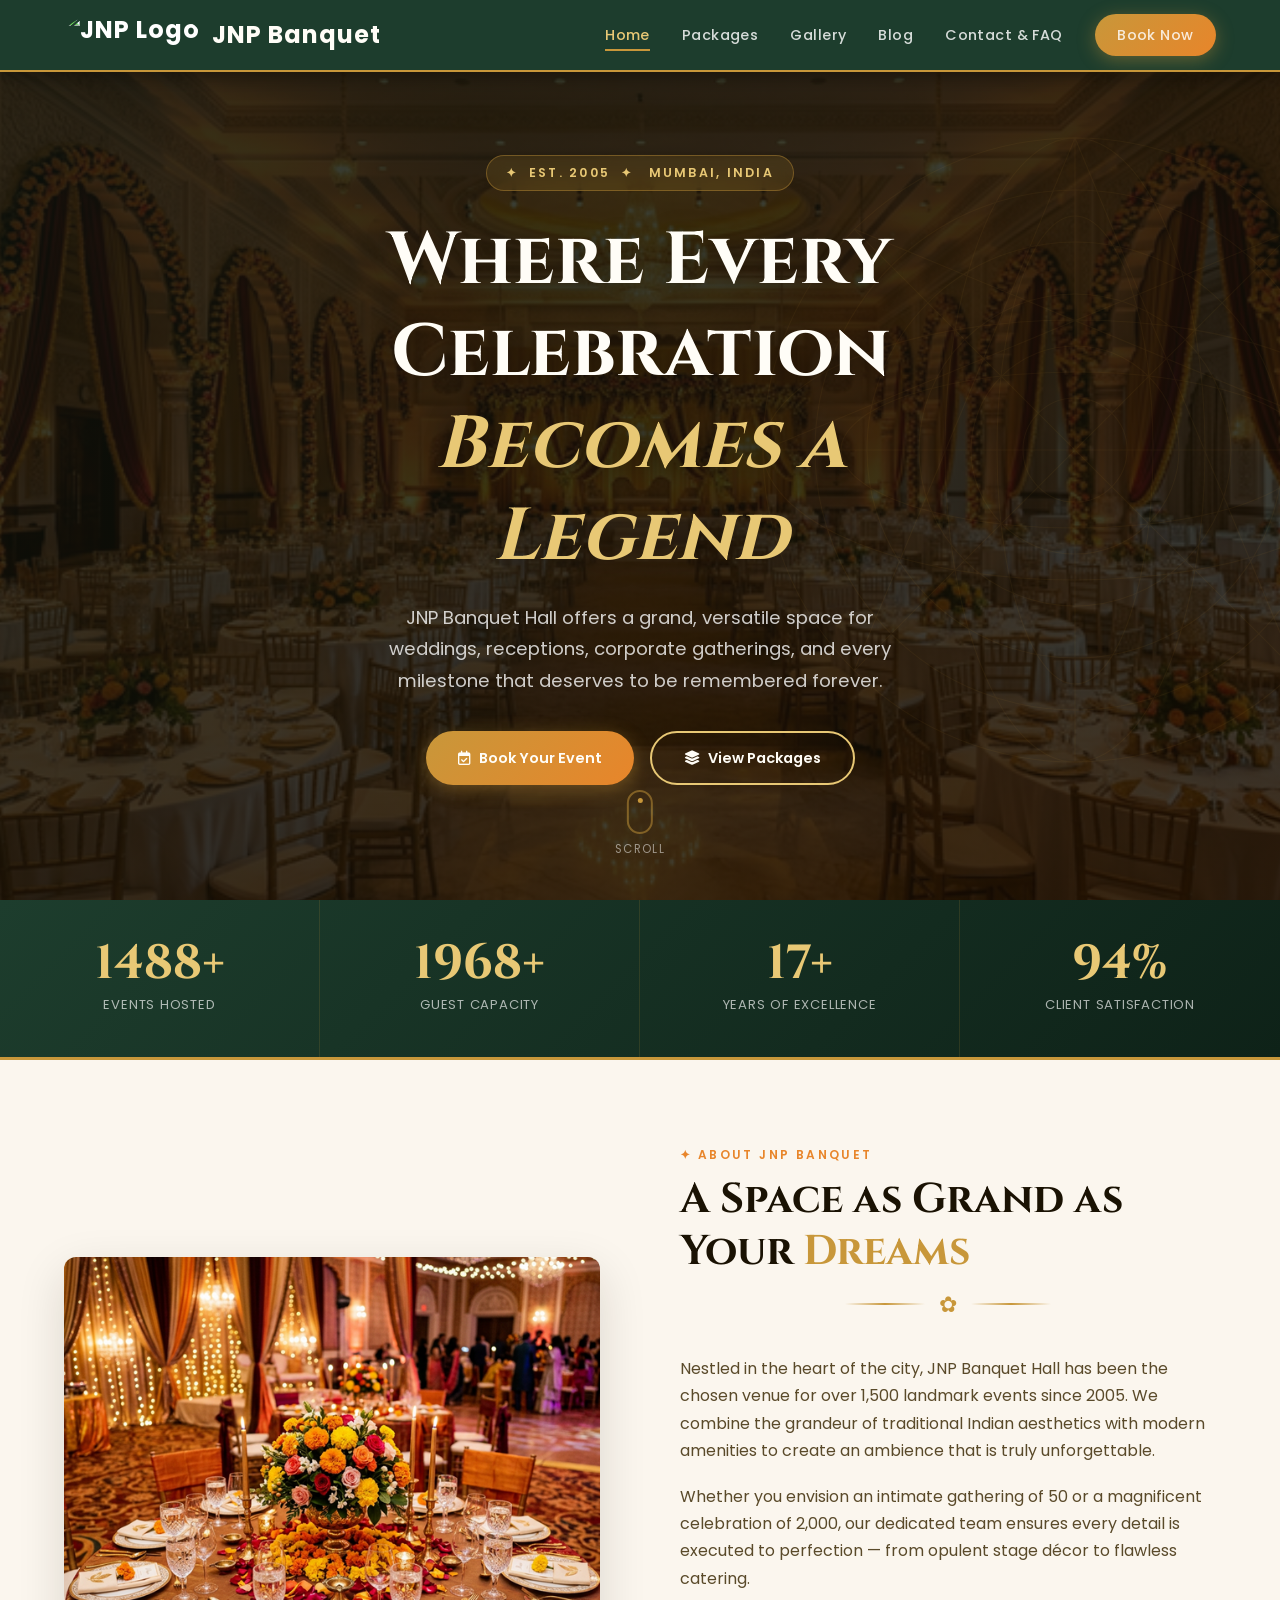
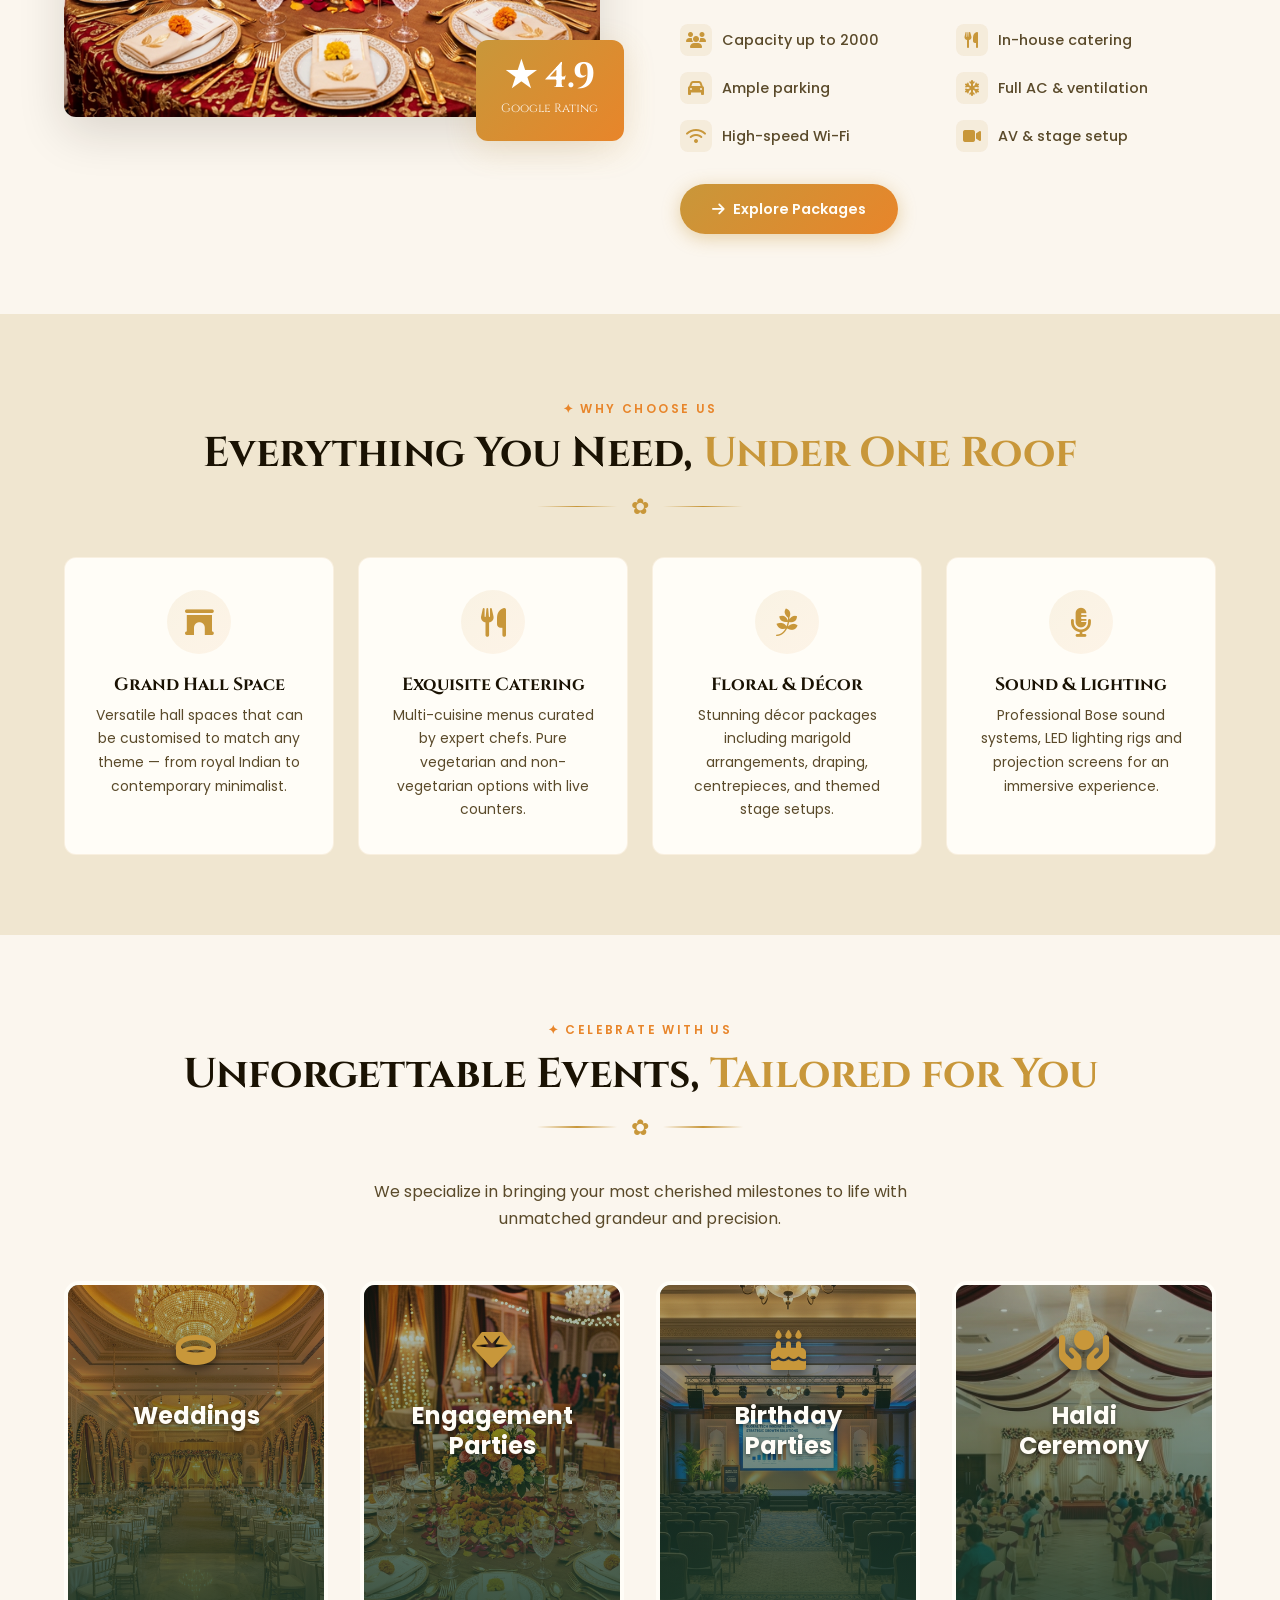
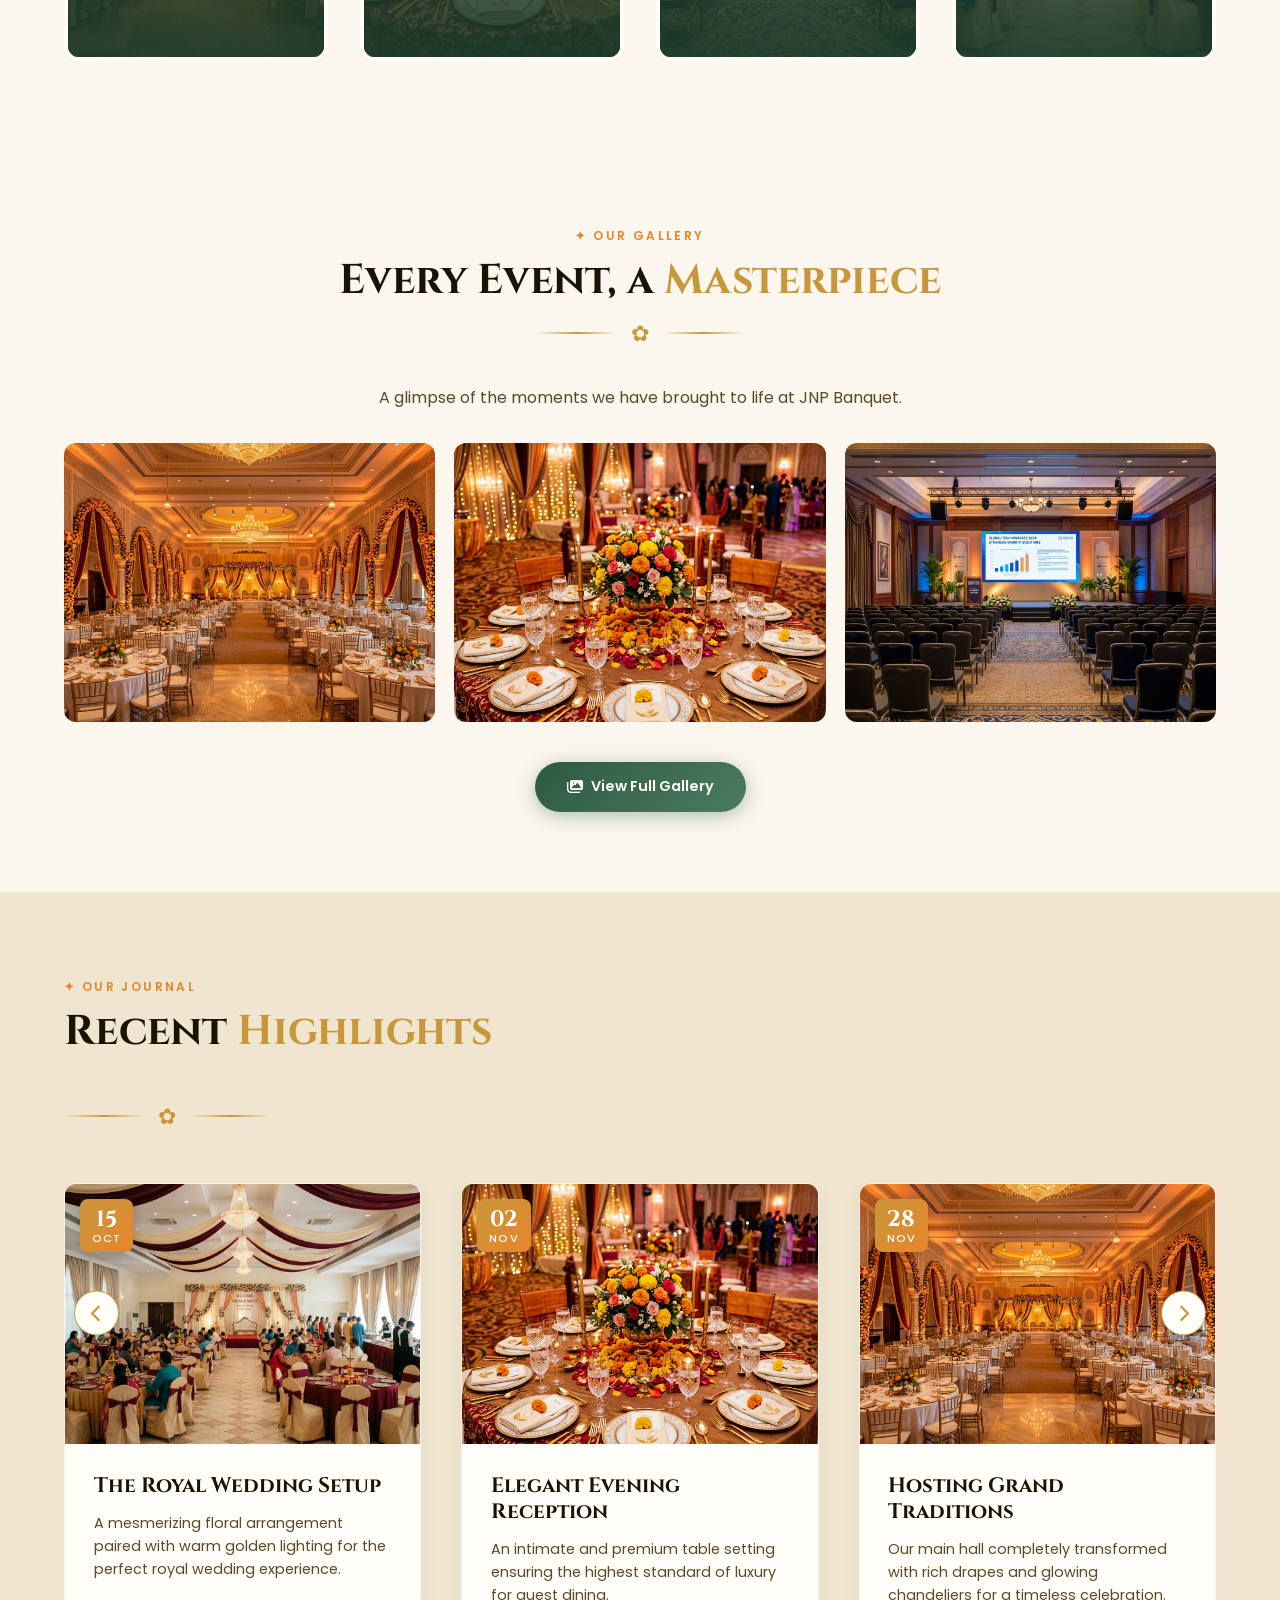
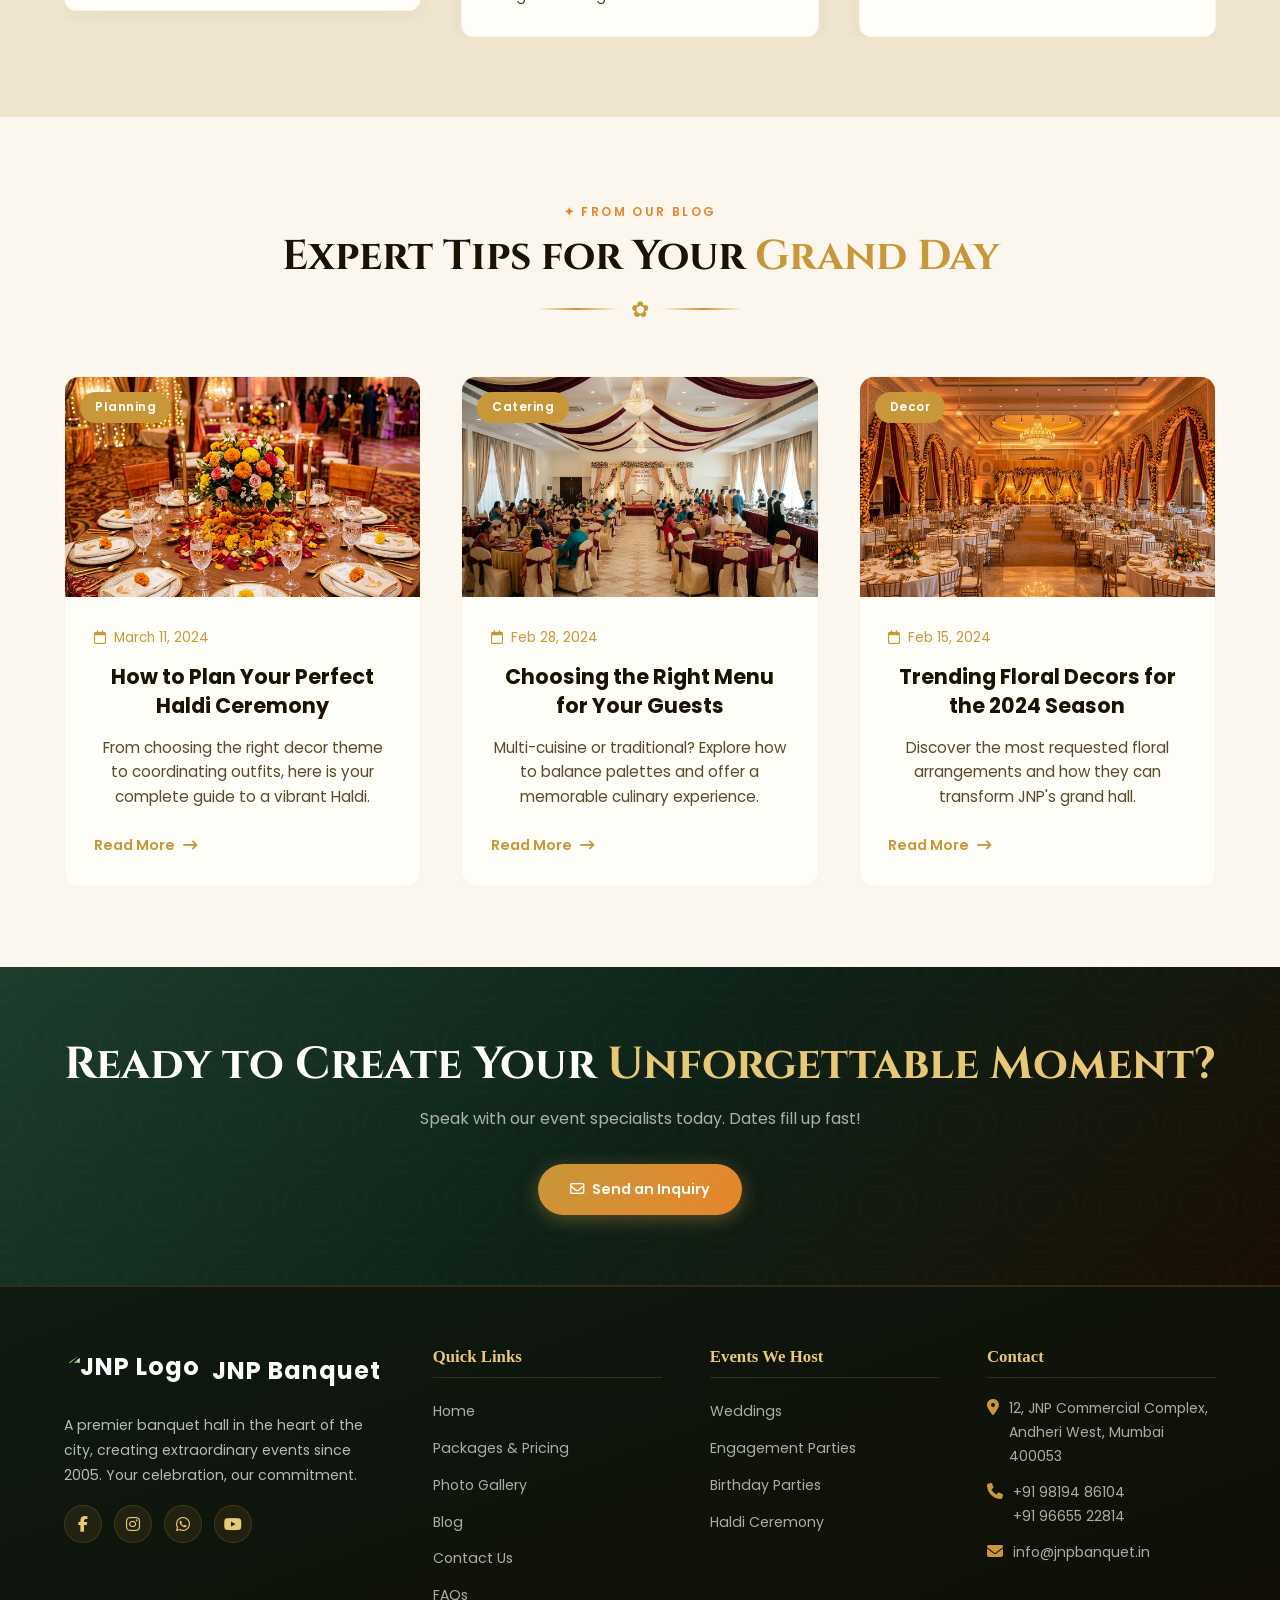
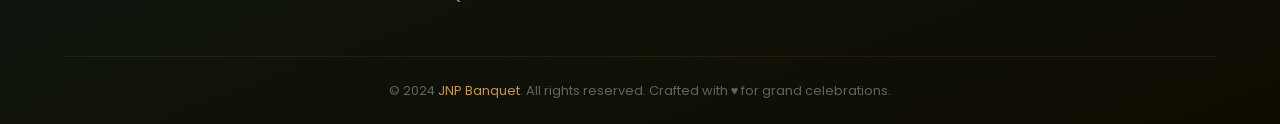
==== JNP_banquet/index.html @ a2fb4888 "Add files via upload" ====
<!DOCTYPE html>
<html lang="en">

<head>
  <meta charset="UTF-8">
  <meta name="viewport" content="width=device-width, initial-scale=1.0">
  <title>JNP Banquet – Grand Events, Timeless Memories</title>
  <meta name="description"
    content="JNP Banquet Hall — The perfect venue for weddings, receptions, corporate events and celebrations in a grand, premium setting.">
  <link rel="stylesheet" href="css/style.css">
  <!-- Swiper CSS -->
  <link rel="stylesheet" href="https://cdn.jsdelivr.net/npm/swiper@11/swiper-bundle.min.css" />
  <!-- Icons -->
  <link rel="stylesheet" href="https://cdnjs.cloudflare.com/ajax/libs/font-awesome/6.5.0/css/all.min.css">
</head>

<body>

  <!-- ═══════════════ PRELOADER ═════════════════ -->
  <div class="cinematic-loader" id="cinematic-loader">
    <div class="loader-logo">
      <img src="images/banquet_logo.png" alt="JNP Banquet Logo"
        style="height:100px; width:auto; mix-blend-mode:screen; filter:contrast(1.5) brightness(1.2); display:block; margin:0 auto 1rem;">
      JNP Banquet
      <span>PREMIUM EVENTS</span>
    </div>
  </div>

  <!-- ═══════════════ NAVBAR ═════════════════ -->
  <header>
    <nav class="navbar" id="navbar">
      <a href="index.html" class="nav-logo">
        <img src="images/banquet_logo.png" alt="JNP Logo">
        JNP Banquet
      </a>
      <ul class="nav-links">
        <li><a href="index.html">Home</a></li>
        <li><a href="packages.html">Packages</a></li>
        <li><a href="gallery.html">Gallery</a></li>
        <li><a href="blog.html">Blog</a></li>
        <li><a href="contact.html">Contact & FAQ</a></li>
        <li><a href="contact.html" class="btn btn-primary" style="padding:0.55rem 1.4rem;">Book Now</a></li>
      </ul>
      <div class="hamburger" id="hamburger">
        <span></span><span></span><span></span>
      </div>
    </nav>
    <div class="mobile-menu" id="mobile-menu">
      <a href="index.html">Home</a>
      <a href="packages.html">Packages</a>
      <a href="gallery.html">Gallery</a>
      <a href="blog.html">Blog</a>
      <a href="contact.html">Contact & FAQ</a>
      <a href="contact.html" class="btn btn-primary" style="margin-top:0.5rem;justify-content:center;">Book Now</a>
    </div>
  </header>

  <!-- ═══════════════ HERO ═════════════════ -->
  <section class="hero" id="home">
    <div class="hero-bg"></div>
    <div class="hero-overlay"></div>

    <!-- Decorative Mandala SVG -->
    <div class="hero-mandala">
      <svg viewBox="0 0 500 500" xmlns="http://www.w3.org/2000/svg" fill="none" stroke="#C8973A" stroke-width="0.8">
        <circle cx="250" cy="250" r="240" />
        <circle cx="250" cy="250" r="200" />
        <circle cx="250" cy="250" r="160" />
        <circle cx="250" cy="250" r="120" />
        <circle cx="250" cy="250" r="80" />
        <circle cx="250" cy="250" r="40" />
        <line x1="250" y1="10" x2="250" y2="490" />
        <line x1="10" y1="250" x2="490" y2="250" />
        <line x1="80" y1="80" x2="420" y2="420" />
        <line x1="420" y1="80" x2="80" y2="420" />
        <line x1="250" y1="10" x2="420" y2="420" />
        <line x1="250" y1="10" x2="80" y2="420" />
        <line x1="10" y1="250" x2="420" y2="80" />
        <line x1="490" y1="250" x2="80" y2="80" />
        <ellipse cx="250" cy="250" rx="240" ry="100" />
        <ellipse cx="250" cy="250" rx="100" ry="240" />
        <ellipse cx="250" cy="250" rx="180" ry="60" />
        <ellipse cx="250" cy="250" rx="60" ry="180" />
      </svg>
    </div>

    <div class="hero-content">
      <div class="hero-tag">✦ &nbsp;Est. 2005 &nbsp;✦ &nbsp; Mumbai, India</div>
      <h1>
        Where Every Celebration<br>
        <em>Becomes a Legend</em>
      </h1>
      <p>JNP Banquet Hall offers a grand, versatile space for weddings, receptions, corporate gatherings, and every
        milestone that deserves to be remembered forever.</p>
      <div class="hero-actions">
        <a href="contact.html" class="btn btn-primary"><i class="fa-regular fa-calendar-check"></i> Book Your Event</a>
        <a href="packages.html" class="btn btn-outline"><i class="fa-solid fa-layer-group"></i> View Packages</a>
      </div>
    </div>

    <div class="scroll-indicator">
      <div class="scroll-dot"></div>
      Scroll
    </div>
  </section>

  <!-- ═══════════════ STATS BAR ═════════════════ -->
  <div class="stats-bar">
    <div class="stat-item reveal">
      <span class="stat-number" data-target="1500" data-suffix="+">0+</span>
      <div class="stat-label">Events Hosted</div>
    </div>
    <div class="stat-item reveal reveal-delay-1">
      <span class="stat-number" data-target="2000" data-suffix="+">0+</span>
      <div class="stat-label">Guest Capacity</div>
    </div>
    <div class="stat-item reveal reveal-delay-2">
      <span class="stat-number" data-target="18" data-suffix="+">0+</span>
      <div class="stat-label">Years of Excellence</div>
    </div>
    <div class="stat-item reveal reveal-delay-3">
      <span class="stat-number" data-target="98" data-suffix="%">0%</span>
      <div class="stat-label">Client Satisfaction</div>
    </div>
  </div>

  <!-- ═══════════════ ABOUT ═════════════════ -->
  <section class="section section-light">
    <div class="about-grid">
      <div class="about-image-wrap reveal">
        <img src="images/gallery-wedding.png" alt="Beautifully decorated JNP Banquet Hall table setup">
        <div class="about-badge">
          <span class="big">★ 4.9</span>
          <span class="small">Google Rating</span>
        </div>
      </div>
      <div class="reveal reveal-delay-1">
        <span class="section-badge">✦ About JNP Banquet</span>
        <h2 class="section-title">A Space as Grand as Your <span>Dreams</span></h2>
        <div class="motif-divider"><span>✿</span></div>
        <p style="color:var(--text-light);margin-bottom:1.2rem;">Nestled in the heart of the city, JNP Banquet Hall has
          been the chosen venue for over 1,500 landmark events since 2005. We combine the grandeur of traditional Indian
          aesthetics with modern amenities to create an ambience that is truly unforgettable.</p>
        <p style="color:var(--text-light);margin-bottom:2rem;">Whether you envision an intimate gathering of 50 or a
          magnificent celebration of 2,000, our dedicated team ensures every detail is executed to perfection — from
          opulent stage décor to flawless catering.</p>
        <div class="about-features">
          <div class="about-feat"><span class="icon"><i class="fa-solid fa-users"></i></span>Capacity up to 2000</div>
          <div class="about-feat"><span class="icon"><i class="fa-solid fa-utensils"></i></span>In-house catering</div>
          <div class="about-feat"><span class="icon"><i class="fa-solid fa-car"></i></span>Ample parking</div>
          <div class="about-feat"><span class="icon"><i class="fa-solid fa-snowflake"></i></span>Full AC & ventilation
          </div>
          <div class="about-feat"><span class="icon"><i class="fa-solid fa-wifi"></i></span>High-speed Wi-Fi</div>
          <div class="about-feat"><span class="icon"><i class="fa-solid fa-video"></i></span>AV & stage setup</div>
        </div>
        <a href="packages.html" class="btn btn-primary" style="margin-top:2rem;"><i class="fa-solid fa-arrow-right"></i>
          Explore Packages</a>
      </div>
    </div>
  </section>

  <!-- ═══════════════ WHY US ═════════════════ -->
  <section class="section section-cream text-center">
    <span class="section-badge reveal">✦ Why Choose Us</span>
    <h2 class="section-title reveal">Everything You Need, <span>Under One Roof</span></h2>
    <div class="motif-divider reveal"><span>✿</span></div>
    <div class="features-grid">
      <div class="feature-card reveal">
        <div class="feature-icon"><i class="fa-solid fa-archway" style="color:var(--gold);"></i></div>
        <h3>Grand Hall Space</h3>
        <p>Versatile hall spaces that can be customised to match any theme — from royal Indian to contemporary
          minimalist.</p>
      </div>
      <div class="feature-card reveal reveal-delay-1">
        <div class="feature-icon"><i class="fa-solid fa-utensils" style="color:var(--gold);"></i></div>
        <h3>Exquisite Catering</h3>
        <p>Multi-cuisine menus curated by expert chefs. Pure vegetarian and non-vegetarian options with live counters.
        </p>
      </div>
      <div class="feature-card reveal reveal-delay-2">
        <div class="feature-icon"><i class="fa-brands fa-pagelines" style="color:var(--gold);"></i></div>
        <h3>Floral & Décor</h3>
        <p>Stunning décor packages including marigold arrangements, draping, centrepieces, and themed stage setups.</p>
      </div>
      <div class="feature-card reveal reveal-delay-3">
        <div class="feature-icon"><i class="fa-solid fa-microphone-lines" style="color:var(--gold);"></i></div>
        <h3>Sound & Lighting</h3>
        <p>Professional Bose sound systems, LED lighting rigs and projection screens for an immersive experience.</p>
      </div>
    </div>
  </section>

  <!-- ═══════════════ OUR SPECIALITIES (EVENT SHOWCASE) ═════════════════ -->
  <section class="section section-ivory text-center" id="specialities">
    <div class="container">
      <span class="section-badge reveal">✦ Celebrate With Us</span>
      <h2 class="section-title reveal">Unforgettable Events, <span>Tailored for You</span></h2>
      <div class="motif-divider reveal"><span>✿</span></div>
      <p class="section-subtitle reveal" style="margin:0 auto 3rem;">We specialize in bringing your most cherished
        milestones to life with unmatched grandeur and precision.</p>

      <div class="speciality-grid">

        <!-- Wedding -->
        <div class="speciality-card reveal">
          <img src="images/hero-bg.png" alt="Grand Weddings">
          <div class="sc-overlay">
            <div class="sc-icon"><i class="fa-solid fa-ring"></i></div>
            <h3>Weddings</h3>
            <p>Begin your forever in our majestic, pillarless hall tailored for royal Indian weddings.</p>
            <a href="contact.html" class="sc-btn">Inquire Now &rarr;</a>
          </div>
        </div>

        <!-- Engagement -->
        <div class="speciality-card reveal reveal-delay-1">
          <img src="images/gallery-wedding.png" alt="Engagement Parties">
          <div class="sc-overlay">
            <div class="sc-icon"><i class="fa-solid fa-gem"></i></div>
            <h3>Engagement Parties</h3>
            <p>Intimate gatherings and luxurious ring ceremonies with premium tablescapes.</p>
            <a href="contact.html" class="sc-btn">Inquire Now &rarr;</a>
          </div>
        </div>

        <!-- Birthday -->
        <div class="speciality-card reveal reveal-delay-2">
          <img src="images/gallery-corporate.png" alt="Birthday Parties">
          <div class="sc-overlay">
            <div class="sc-icon"><i class="fa-solid fa-cake-candles"></i></div>
            <h3>Birthday Parties</h3>
            <p>From 1st birthdays to milestone 50ths, we host joyous, vibrant, and fun-filled birthday bashes.</p>
            <a href="contact.html" class="sc-btn">Inquire Now &rarr;</a>
          </div>
        </div>

        <!-- Haldi -->
        <div class="speciality-card reveal reveal-delay-3">
          <img src="images/Gemini_Generated_Image_8coy5y8coy5y8coy.png" alt="Haldi Ceremony">
          <div class="sc-overlay">
            <div class="sc-icon"><i class="fa-solid fa-hands-holding-circle"></i></div>
            <h3>Haldi Ceremony</h3>
            <p>Bright, traditionally styled setups to celebrate cultural pre-wedding festivities.</p>
            <a href="contact.html" class="sc-btn">Inquire Now &rarr;</a>
          </div>
        </div>

      </div>
    </div>
  </section>

  <!-- ═══════════════ GALLERY PREVIEW ═════════════════ -->
  <section class="section section-light text-center">
    <span class="section-badge reveal">✦ Our Gallery</span>
    <h2 class="section-title reveal">Every Event, a <span>Masterpiece</span></h2>
    <div class="motif-divider reveal"><span>✿</span></div>
    <p class="section-subtitle reveal" style="margin:0 auto 2rem;">A glimpse of the moments we have brought to life at
      JNP Banquet.</p>
    <div class="gallery-preview reveal">
      <div class="gp-item">
        <img src="images/hero-bg.png" alt="Grand event hall setup">
        <div class="gp-overlay">Grand Hall</div>
      </div>
      <div class="gp-item">
        <img src="images/gallery-wedding.png" alt="Wedding table setup">
        <div class="gp-overlay">Wedding Setup</div>
      </div>
      <div class="gp-item">
        <img src="images/gallery-corporate.png" alt="Corporate event">
        <div class="gp-overlay">Corporate Event</div>
      </div>
    </div>
    <a href="gallery.html" class="btn btn-green reveal" style="margin-top:2.5rem;"><i class="fa-solid fa-images"></i>
      View Full Gallery</a>
  </section>

  <!-- ═══════════════ RECENT HIGHLIGHTS SLIDER ═════════════════ -->
  <section class="section section-cream" id="highlights">
    <div style="display:flex; justify-content:space-between; align-items:flex-end; margin-bottom: 2rem;">
      <div>
        <span class="section-badge reveal">✦ Our Journal</span>
        <h2 class="section-title reveal">Recent <span>Highlights</span></h2>
      </div>
    </div>
    <div class="motif-divider reveal" style="margin: 0 0 3rem 0; margin-left:0;"><span>✿</span></div>

    <div class="swiper highlight-swiper reveal reveal-delay-2">
      <!-- Custom Aesthetic Navigation Arrows -->
      <div class="highlight-prev"><i class="fa-solid fa-chevron-left"></i></div>
      <div class="highlight-next"><i class="fa-solid fa-chevron-right"></i></div>

      <div class="swiper-wrapper">

        <!-- Slide 1 -->
        <div class="swiper-slide highlight-card">
          <div class="hc-image">
            <img src="images/Gemini_Generated_Image_8coy5y8coy5y8coy.png" alt="Grand Wedding Setup">
            <div class="hc-date"><span class="day">15</span><span class="month">OCT</span></div>
          </div>
          <div class="hc-content">
            <h3>The Royal Wedding Setup</h3>
            <p>A mesmerizing floral arrangement paired with warm golden lighting for the perfect royal wedding
              experience.</p>
          </div>
        </div>

        <!-- Slide 2 -->
        <div class="swiper-slide highlight-card">
          <div class="hc-image">
            <img src="images/gallery-wedding.png" alt="Elegant Reception">
            <div class="hc-date"><span class="day">02</span><span class="month">NOV</span></div>
          </div>
          <div class="hc-content">
            <h3>Elegant Evening Reception</h3>
            <p>An intimate and premium table setting ensuring the highest standard of luxury for guest dining.</p>
          </div>
        </div>

        <!-- Slide 3 -->
        <div class="swiper-slide highlight-card">
          <div class="hc-image">
            <img src="images/hero-bg.png" alt="Grand Scale Events">
            <div class="hc-date"><span class="day">28</span><span class="month">NOV</span></div>
          </div>
          <div class="hc-content">
            <h3>Hosting Grand Traditions</h3>
            <p>Our main hall completely transformed with rich drapes and glowing chandeliers for a timeless celebration.
            </p>
          </div>
        </div>

        <!-- Slide 4 -->
        <div class="swiper-slide highlight-card">
          <div class="hc-image">
            <img src="images/gallery-corporate.png" alt="Corporate Gala">
            <div class="hc-date"><span class="day">10</span><span class="month">DEC</span></div>
          </div>
          <div class="hc-content">
            <h3>Premium Corporate Gala</h3>
            <p>Providing the absolute best infrastructure for high-end corporate summits and professional gatherings.
            </p>
          </div>
        </div>

      </div>
    </div>
  </section>

  <!-- ═══════════════ BLOG SECTION ═════════════════ -->
  <section class="section section-light" id="blog">
    <div class="container text-center">
      <span class="section-badge reveal">✦ From Our Blog</span>
      <h2 class="section-title reveal">Expert Tips for Your <span>Grand Day</span></h2>
      <div class="motif-divider reveal"><span>✿</span></div>

      <div class="blog-grid" style="max-width:1200px; margin-left:auto; margin-right:auto;">
        <!-- Post 1 -->
        <article class="blog-card reveal">
          <div class="blog-img">
            <img src="images/gallery-wedding.png" alt="Haldi Ceremony Tips">
            <span class="blog-category">Planning</span>
          </div>
          <div class="blog-info">
            <div class="date"><i class="fa-regular fa-calendar"></i> March 11, 2024</div>
            <h3>How to Plan Your Perfect Haldi Ceremony</h3>
            <p>From choosing the right decor theme to coordinating outfits, here is your complete guide to a vibrant
              Haldi.</p>
            <a href="#" class="blog-link">Read More <i class="fa-solid fa-arrow-right-long"></i></a>
          </div>
        </article>

        <!-- Post 2 -->
        <article class="blog-card reveal reveal-delay-1">
          <div class="blog-img">
            <img src="images/Gemini_Generated_Image_8coy5y8coy5y8coy.png" alt="Wedding Menu Tips">
            <span class="blog-category">Catering</span>
          </div>
          <div class="blog-info">
            <div class="date"><i class="fa-regular fa-calendar"></i> Feb 28, 2024</div>
            <h3>Choosing the Right Menu for Your Guests</h3>
            <p>Multi-cuisine or traditional? Explore how to balance palettes and offer a memorable culinary experience.
            </p>
            <a href="#" class="blog-link">Read More <i class="fa-solid fa-arrow-right-long"></i></a>
          </div>
        </article>

        <!-- Post 3 -->
        <article class="blog-card reveal reveal-delay-2">
          <div class="blog-img">
            <img src="images/hero-bg.png" alt="Floral Trends">
            <span class="blog-category">Decor</span>
          </div>
          <div class="blog-info">
            <div class="date"><i class="fa-regular fa-calendar"></i> Feb 15, 2024</div>
            <h3>Trending Floral Decors for the 2024 Season</h3>
            <p>Discover the most requested floral arrangements and how they can transform JNP's grand hall.</p>
            <a href="#" class="blog-link">Read More <i class="fa-solid fa-arrow-right-long"></i></a>
          </div>
        </article>
      </div>
    </div>
  </section>

  <!-- ═══════════════ CTA BANNER ═════════════════ -->
  <section class="cta-banner">
    <h2 class="reveal">Ready to Create Your <span>Unforgettable Moment?</span></h2>
    <p class="reveal">Speak with our event specialists today. Dates fill up fast!</p>
    <a href="contact.html" class="btn btn-primary reveal"><i class="fa-regular fa-envelope"></i> Send an Inquiry</a>
  </section>

  <!-- ═══════════════ FOOTER ═════════════════ -->
  <footer class="footer">
    <div class="footer-grid">
      <div class="footer-logo-section">
        <div class="nav-logo">
          <img src="images/banquet_logo.png" alt="JNP Logo"> JNP Banquet
        </div>
        <p>A premier banquet hall in the heart of the city, creating extraordinary events since 2005. Your celebration,
          our commitment.</p>
        <div class="social-links">
          <a href="#" aria-label="Facebook"><i class="fa-brands fa-facebook-f"></i></a>
          <a href="https://www.instagram.com/jnp_banquet_25?igsh=MTltOTN4ZjF5ZDhjMg%3D%3D" target="_blank"
            aria-label="Instagram"><i class="fa-brands fa-instagram"></i></a>
          <a href="#" aria-label="WhatsApp"><i class="fa-brands fa-whatsapp"></i></a>
          <a href="#" aria-label="YouTube"><i class="fa-brands fa-youtube"></i></a>
        </div>
      </div>
      <div class="footer-col">
        <h4>Quick Links</h4>
        <ul>
          <li><a href="index.html">Home</a></li>
          <li><a href="packages.html">Packages & Pricing</a></li>
          <li><a href="gallery.html">Photo Gallery</a></li>
          <li><a href="blog.html">Blog</a></li>
          <li><a href="contact.html">Contact Us</a></li>
          <li><a href="contact.html#faq">FAQs</a></li>
        </ul>
      </div>
      <div class="footer-col">
        <h4>Events We Host</h4>
        <ul>
          <li><a href="#">Weddings</a></li>
          <li><a href="#">Engagement Parties</a></li>
          <li><a href="#">Birthday Parties</a></li>
          <li><a href="#">Haldi Ceremony</a></li>
        </ul>
      </div>
      <div class="footer-col">
        <h4>Contact</h4>
        <div class="footer-contact-item">
          <i class="fa-solid fa-location-dot icon"></i>
          <span>12, JNP Commercial Complex,<br>Andheri West, Mumbai 400053</span>
        </div>
        <div class="footer-contact-item">
          <i class="fa-solid fa-phone icon"></i>
          <span>+91 98194 86104<br>+91 96655 22814</span>
        </div>
        <div class="footer-contact-item">
          <i class="fa-solid fa-envelope icon"></i>
          <span>info@jnpbanquet.in</span>
        </div>
      </div>
    </div>
    <div class="footer-bottom">
      <p>© 2024 <span>JNP Banquet</span>. All rights reserved. Crafted with ♥ for grand celebrations.</p>
    </div>
  </footer>

  <!-- Swiper JS -->
  <script src="https://cdn.jsdelivr.net/npm/swiper@11/swiper-bundle.min.js"></script>
  <script src="js/main.js"></script>
</body>

</html>
---- JNP_banquet/css/style.css ----
/* ===================================================
   JNP BANQUET – Global Stylesheet
   Indian Theme: Gold, Forest Green, Ivory, Saffron
=================================================== */

@import url('https://fonts.googleapis.com/css2?family=Cinzel:wght@400;600;700&family=Poppins:wght@300;400;500;600&display=swap');

/* ─── CSS CUSTOM PROPERTIES ─────────────────────── */
:root {
  --gold: #C8973A;
  --gold-dark: #9A6F22;
  --gold-light: #E8C875;
  --green: #2E5942;
  --green-dark: #1D3D2D;
  --green-light: #4A7C62;
  --ivory: #FBF6EE;
  --ivory-dark: #F0E6D0;
  --saffron: #E8852A;
  --saffron-light: #F5A752;
  --text: #1A1203;
  --text-light: #5A4A2A;
  --white: #FFFDF7;
  --shadow-gold: 0 8px 32px rgba(200, 151, 58, 0.18);
  --shadow-deep: 0 16px 48px rgba(26, 18, 3, 0.14);
  --radius: 12px;
  --transition: all 0.35s cubic-bezier(0.4, 0, 0.2, 1);
}

/* ─── RESET & BASE ───────────────────────────────── */
*,
*::before,
*::after {
  box-sizing: border-box;
  margin: 0;
  padding: 0;
}

html {
  scroll-behavior: smooth;
  font-size: 16px;
}

body {
  font-family: 'Poppins', sans-serif;
  background-color: var(--ivory);
  color: var(--text);
  overflow-x: hidden;
  line-height: 1.7;
}

h1,
h2,
h3,
h4 {
  font-family: 'Cinzel', serif;
  line-height: 1.25;
}

img {
  display: block;
  max-width: 100%;
  height: auto;
}

a {
  text-decoration: none;
  color: inherit;
}

ul {
  list-style: none;
}

/* ─── INDIAN MOTIF SVG DECORATIONS ──────────────── */
.motif-divider {
  display: flex;
  align-items: center;
  justify-content: center;
  gap: 14px;
  margin: 0 auto 2rem;
  width: fit-content;
}

.motif-divider::before,
.motif-divider::after {
  content: '';
  display: block;
  width: 80px;
  height: 1.5px;
  background: linear-gradient(90deg, transparent, var(--gold), transparent);
}

.motif-divider span {
  font-size: 1.4rem;
  color: var(--gold);
  animation: spin-slow 12s linear infinite;
}

@keyframes spin-slow {
  to {
    transform: rotate(360deg);
  }
}

.section-badge {
  display: inline-block;
  font-family: 'Poppins', sans-serif;
  font-size: 0.75rem;
  font-weight: 600;
  letter-spacing: 0.2em;
  text-transform: uppercase;
  color: var(--saffron);
  margin-bottom: 0.5rem;
}

.mandala-corner {
  position: absolute;
  opacity: 0.06;
  pointer-events: none;
  z-index: 0;
}

/* ─── BUTTONS ────────────────────────────────────── */
.btn {
  display: inline-flex;
  align-items: center;
  gap: 8px;
  padding: 0.8rem 2rem;
  border-radius: 50px;
  font-family: 'Poppins', sans-serif;
  font-size: 0.9rem;
  font-weight: 600;
  cursor: pointer;
  border: none;
  transition: var(--transition);
  white-space: nowrap;
}

.btn-primary {
  background: linear-gradient(135deg, var(--gold), var(--saffron));
  color: var(--white);
  box-shadow: 0 4px 18px rgba(200, 151, 58, 0.4);
}

.btn-primary:hover {
  transform: translateY(-2px);
  box-shadow: 0 8px 28px rgba(200, 151, 58, 0.5);
  background: linear-gradient(135deg, var(--saffron), var(--gold));
}

.btn-outline {
  background: transparent;
  color: var(--white);
  border: 2px solid var(--gold-light);
}

.btn-outline:hover {
  background: var(--gold);
  border-color: var(--gold);
  color: var(--white);
  transform: translateY(-2px);
}

.btn-green {
  background: linear-gradient(135deg, var(--green), var(--green-light));
  color: var(--white);
  box-shadow: 0 4px 18px rgba(46, 89, 66, 0.35);
}

.btn-green:hover {
  transform: translateY(-2px);
  box-shadow: 0 8px 28px rgba(46, 89, 66, 0.45);
}

/* ─── NAVBAR ─────────────────────────────────────── */
.navbar {
  position: fixed;
  top: 0;
  left: 0;
  right: 0;
  z-index: 1000;
  display: flex;
  align-items: center;
  justify-content: space-between;
  padding: 0 5%;
  height: 72px;
  background: var(--green-dark);
  border-bottom: 2px solid var(--gold);
  box-shadow: 0 4px 20px rgba(0, 0, 0, 0.4);
  transition: background 0.3s ease;
}

.navbar.scrolled {
  background: #11261B;
  box-shadow: 0 6px 30px rgba(0, 0, 0, 0.5);
}

.nav-logo {
  display: flex;
  align-items: center;
  gap: 12px;
  font-family: var(--font-heading);
  font-size: 1.5rem;
  font-weight: 700;
  color: var(--white);
  text-decoration: none;
  letter-spacing: 1px;
}

.nav-logo img {
  height: 50px;
  width: auto;
  border-radius: 50%;
  object-fit: cover;
  /* Background removal effect for black background */
  mix-blend-mode: screen;
  filter: brightness(1.1) contrast(1.1);
}

.logo-icon {
  width: 40px;
  height: 40px;
  background: linear-gradient(135deg, var(--gold), var(--saffron));
  border-radius: 50%;
  display: flex;
  align-items: center;
  justify-content: center;
  color: var(--white);
  font-size: 1.2rem;
  box-shadow: 0 4px 10px rgba(200, 151, 58, 0.3);
}

/* Hide fallback icon when image is present */
.nav-logo img+.logo-icon {
  display: none;
}

.nav-links {
  display: flex;
  gap: 2rem;
  align-items: center;
}

.nav-links a {
  color: rgba(255, 255, 255, 0.82);
  font-size: 0.9rem;
  font-weight: 500;
  letter-spacing: 0.03em;
  padding: 4px 0;
  position: relative;
  transition: color 0.25s;
}

.nav-links a::after {
  content: '';
  position: absolute;
  bottom: -2px;
  left: 0;
  width: 0;
  height: 2px;
  background: var(--gold);
  transition: width 0.3s ease;
}

.nav-links a:hover,
.nav-links a.active {
  color: var(--gold-light);
}

.nav-links a:hover::after,
.nav-links a.active::after {
  width: 100%;
}

.hamburger {
  display: none;
  flex-direction: column;
  gap: 5px;
  cursor: pointer;
  padding: 4px;
}

.hamburger span {
  display: block;
  width: 26px;
  height: 2.5px;
  background: var(--gold-light);
  border-radius: 2px;
  transition: var(--transition);
}

.hamburger.open span:nth-child(1) {
  transform: rotate(45deg) translate(5px, 5px);
}

.hamburger.open span:nth-child(2) {
  opacity: 0;
}

.hamburger.open span:nth-child(3) {
  transform: rotate(-45deg) translate(5px, -5px);
}

.mobile-menu {
  display: none;
  position: fixed;
  top: 72px;
  left: 0;
  right: 0;
  background: rgba(20, 12, 2, 0.97);
  backdrop-filter: blur(16px);
  z-index: 999;
  flex-direction: column;
  padding: 1.5rem 5%;
  gap: 1.2rem;
  border-bottom: 1px solid rgba(200, 151, 58, 0.25);
}

.mobile-menu.open {
  display: flex;
}

.mobile-menu a {
  color: rgba(255, 255, 255, 0.85);
  font-size: 1rem;
  font-weight: 500;
  padding: 0.5rem 0;
  border-bottom: 1px solid rgba(200, 151, 58, 0.1);
  transition: color 0.25s;
}

.mobile-menu a:hover {
  color: var(--gold-light);
}

/* ─── PAGE HERO BANNER (inner pages) ────────────── */
.page-hero {
  min-height: 320px;
  display: flex;
  flex-direction: column;
  align-items: center;
  justify-content: center;
  text-align: center;
  padding: 120px 5% 60px;
  background: linear-gradient(160deg, var(--green-dark) 0%, #0E2218 60%, #1A1203 100%);
  position: relative;
  overflow: hidden;
}

.page-hero::before {
  content: '';
  position: absolute;
  inset: 0;
  background: url("data:image/svg+xml,%3Csvg width='60' height='60' viewBox='0 0 60 60' xmlns='http://www.w3.org/2000/svg'%3E%3Cg fill='none' fill-rule='evenodd'%3E%3Cg fill='%23C8973A' fill-opacity='0.05'%3E%3Cpath d='M36 34v-4h-2v4h-4v2h4v4h2v-4h4v-2h-4zm0-30V0h-2v4h-4v2h4v4h2V6h4V4h-4zM6 34v-4H4v4H0v2h4v4h2v-4h4v-2H6zM6 4V0H4v4H0v2h4v4h2V6h4V4H6z'/%3E%3C/g%3E%3C/g%3E%3C/svg%3E");
  opacity: 1;
}

.page-hero .decor-ring {
  position: absolute;
  border-radius: 50%;
  border: 1px solid rgba(200, 151, 58, 0.15);
}

.page-hero .ring-1 {
  width: 400px;
  height: 400px;
  top: -100px;
  right: -100px;
  animation: ring-pulse 6s ease-in-out infinite;
}

.page-hero .ring-2 {
  width: 250px;
  height: 250px;
  bottom: -80px;
  left: 5%;
  animation: ring-pulse 8s ease-in-out infinite 2s;
}

@keyframes ring-pulse {

  0%,
  100% {
    transform: scale(1);
    opacity: 0.3;
  }

  50% {
    transform: scale(1.08);
    opacity: 0.6;
  }
}

.page-hero h1 {
  position: relative;
  font-size: clamp(2rem, 5vw, 3.2rem);
  color: var(--white);
  margin-bottom: 0.75rem;
}

.page-hero h1 span {
  color: var(--gold-light);
}

.page-hero p {
  position: relative;
  color: rgba(255, 255, 255, 0.7);
  max-width: 540px;
  font-size: 1rem;
}

/* ─── SECTIONS SHARED ────────────────────────────── */
.section {
  padding: 80px 5%;
  position: relative;
  overflow: hidden;
}

.section-light {
  background: var(--ivory);
}

.section-dark {
  background: linear-gradient(160deg, var(--green-dark), #0E2218);
  color: var(--white);
}

.section-cream {
  background: var(--ivory-dark);
}

.section-title {
  font-size: clamp(1.8rem, 4vw, 2.6rem);
  margin-bottom: 0.5rem;
  color: var(--text);
}

.section-dark .section-title {
  color: var(--white);
}

.section-title span {
  color: var(--gold);
}

.section-subtitle {
  color: var(--text-light);
  max-width: 580px;
  font-size: 1rem;
  margin-bottom: 3rem;
}

.section-dark .section-subtitle {
  color: rgba(255, 255, 255, 0.65);
}

.text-center {
  text-align: center;
}

.text-center .section-subtitle {
  margin-left: auto;
  margin-right: auto;
}

/* ─── FADE-IN ANIMATION (scroll observer) ────────── */
.reveal {
  opacity: 0;
  transform: translateY(30px);
  transition: opacity 0.7s ease, transform 0.7s ease;
}

.reveal.visible {
  opacity: 1;
  transform: translateY(0);
}

.reveal-delay-1 {
  transition-delay: 0.1s;
}

.reveal-delay-2 {
  transition-delay: 0.2s;
}

.reveal-delay-3 {
  transition-delay: 0.3s;
}

.reveal-delay-4 {
  transition-delay: 0.4s;
}

/* ─── HOME: HERO ─────────────────────────────────── */
.hero {
  position: relative;
  min-height: 100vh;
  display: flex;
  align-items: center;
  justify-content: center;
  overflow: hidden;
  background: #0E1A12;
}

.hero-bg {
  position: absolute;
  inset: 0;
  background-image: url('../images/hero-bg.png');
  background-size: cover;
  background-position: center;
  transform: scale(1.05);
  transition: transform 8s ease;
  filter: brightness(0.45);
}

.hero:hover .hero-bg {
  transform: scale(1);
}

.hero-overlay {
  position: absolute;
  inset: 0;
  background: linear-gradient(160deg, rgba(14, 26, 18, 0.6) 0%, rgba(26, 18, 3, 0.55) 100%);
}

.hero-mandala {
  position: absolute;
  right: -120px;
  top: 50%;
  transform: translateY(-50%);
  width: 650px;
  height: 650px;
  opacity: 0.06;
  animation: spin-slow 40s linear infinite;
}

.hero-mandala svg,
.hero-mandala img {
  width: 100%;
  height: 100%;
}

.hero-content {
  position: relative;
  z-index: 2;
  text-align: center;
  padding: 140px 5% 100px;
  max-width: 820px;
  margin: 0 auto;
}

.hero-tag {
  display: inline-block;
  background: rgba(200, 151, 58, 0.15);
  border: 1px solid rgba(200, 151, 58, 0.4);
  color: var(--gold-light);
  font-size: 0.78rem;
  font-weight: 600;
  letter-spacing: 0.18em;
  text-transform: uppercase;
  padding: 0.4rem 1.2rem;
  border-radius: 50px;
  margin-bottom: 1.5rem;
  backdrop-filter: blur(8px);
}

.hero h1 {
  font-size: clamp(2.6rem, 6vw, 4.6rem);
  color: var(--white);
  text-shadow: 0 4px 24px rgba(0, 0, 0, 0.4);
  margin-bottom: 1.2rem;
  animation: fadeUp 1s ease both 0.2s;
}

.hero h1 em {
  font-style: italic;
  color: var(--gold-light);
  display: block;
}

.hero p {
  font-size: clamp(0.95rem, 2vw, 1.15rem);
  color: rgba(255, 255, 255, 0.78);
  max-width: 560px;
  margin: 0 auto 2.2rem;
  animation: fadeUp 1s ease both 0.4s;
}

.hero-actions {
  display: flex;
  gap: 1rem;
  justify-content: center;
  flex-wrap: wrap;
  animation: fadeUp 1s ease both 0.6s;
}

@keyframes fadeUp {
  from {
    opacity: 0;
    transform: translateY(22px);
  }

  to {
    opacity: 1;
    transform: translateY(0);
  }
}

.scroll-indicator {
  position: absolute;
  bottom: 2.5rem;
  left: 50%;
  transform: translateX(-50%);
  display: flex;
  flex-direction: column;
  align-items: center;
  gap: 6px;
  color: rgba(255, 255, 255, 0.5);
  font-size: 0.72rem;
  letter-spacing: 0.12em;
  text-transform: uppercase;
  z-index: 2;
}

.scroll-dot {
  width: 26px;
  height: 44px;
  border: 2px solid rgba(200, 151, 58, 0.5);
  border-radius: 20px;
  display: flex;
  justify-content: center;
  padding-top: 6px;
}

.scroll-dot::before {
  content: '';
  width: 5px;
  height: 5px;
  background: var(--gold);
  border-radius: 50%;
  animation: scroll-bounce 2s ease-in-out infinite;
}

@keyframes scroll-bounce {

  0%,
  100% {
    transform: translateY(0);
    opacity: 1;
  }

  60% {
    transform: translateY(14px);
    opacity: 0.3;
  }
}

/* ─── STATS ──────────────────────────────────────── */
.stats-bar {
  display: grid;
  grid-template-columns: repeat(4, 1fr);
  background: linear-gradient(135deg, var(--green-dark), #0E2218);
  border-bottom: 3px solid var(--gold);
}

.stat-item {
  padding: 2.5rem 1.5rem;
  text-align: center;
  position: relative;
  border-right: 1px solid rgba(200, 151, 58, 0.15);
}

.stat-item:last-child {
  border-right: none;
}

.stat-number {
  font-family: 'Cinzel', serif;
  font-size: 3rem;
  font-weight: 700;
  color: var(--gold-light);
  line-height: 1;
  display: block;
}

.stat-suffix {
  color: var(--saffron);
}

.stat-label {
  color: rgba(255, 255, 255, 0.65);
  font-size: 0.82rem;
  letter-spacing: 0.06em;
  margin-top: 0.4rem;
  text-transform: uppercase;
}

/* ─── ABOUT ──────────────────────────────────────── */
.about-grid {
  display: grid;
  grid-template-columns: 1fr 1fr;
  gap: 5rem;
  align-items: center;
}

.about-image-wrap {
  position: relative;
}

.about-image-wrap img {
  width: 100%;
  height: 460px;
  object-fit: cover;
  border-radius: var(--radius);
  box-shadow: var(--shadow-deep);
}

.about-badge {
  position: absolute;
  bottom: -24px;
  right: -24px;
  background: linear-gradient(135deg, var(--gold), var(--saffron));
  color: white;
  padding: 1.2rem 1.6rem;
  border-radius: var(--radius);
  text-align: center;
  font-family: 'Cinzel', serif;
  box-shadow: var(--shadow-gold);
}

.about-badge .big {
  font-size: 2.2rem;
  font-weight: 700;
  display: block;
  line-height: 1;
}

.about-badge .small {
  font-size: 0.75rem;
  opacity: 0.9;
}

.about-features {
  display: grid;
  grid-template-columns: 1fr 1fr;
  gap: 1rem;
  margin-top: 2rem;
}

.about-feat {
  display: flex;
  align-items: center;
  gap: 10px;
  font-size: 0.9rem;
  color: var(--text-light);
  font-weight: 500;
}

.about-feat .icon {
  width: 32px;
  height: 32px;
  background: rgba(200, 151, 58, 0.1);
  border-radius: 8px;
  display: grid;
  place-items: center;
  color: var(--gold);
  font-size: 1rem;
  flex-shrink: 0;
}

/* ─── WHY CHOOSE US ──────────────────────────────── */
.features-grid {
  display: grid;
  grid-template-columns: repeat(auto-fit, minmax(220px, 1fr));
  gap: 1.5rem;
}

.feature-card {
  background: var(--white);
  border: 1px solid rgba(200, 151, 58, 0.12);
  border-radius: var(--radius);
  padding: 2rem 1.5rem;
  text-align: center;
  transition: var(--transition);
  cursor: default;
  position: relative;
  overflow: hidden;
}

.feature-card::before {
  content: '';
  position: absolute;
  top: 0;
  left: 0;
  right: 0;
  height: 3px;
  background: linear-gradient(90deg, var(--gold), var(--saffron));
  transform: scaleX(0);
  transition: transform 0.35s ease;
}

.feature-card:hover {
  transform: translateY(-6px);
  box-shadow: var(--shadow-gold);
}

.feature-card:hover::before {
  transform: scaleX(1);
}

.feature-icon {
  width: 64px;
  height: 64px;
  margin: 0 auto 1.2rem;
  background: linear-gradient(135deg, rgba(200, 151, 58, 0.1), rgba(232, 133, 42, 0.08));
  border-radius: 50%;
  display: grid;
  place-items: center;
  font-size: 1.8rem;
  transition: transform 0.35s ease;
}

.feature-card:hover .feature-icon {
  transform: scale(1.1) rotate(5deg);
}

.feature-card h3 {
  font-family: 'Cinzel', serif;
  font-size: 1.1rem;
  margin-bottom: 0.5rem;
  color: var(--text);
}

.feature-card p {
  font-size: 0.87rem;
  color: var(--text-light);
}

/* ─── GALLERY PREVIEW (home) ─────────────────────── */
.gallery-preview {
  display: grid;
  grid-template-columns: repeat(3, 1fr);
  gap: 1.2rem;
}

.gp-item {
  position: relative;
  overflow: hidden;
  border-radius: var(--radius);
  aspect-ratio: 4/3;
  cursor: pointer;
}

.gp-item img {
  width: 100%;
  height: 100%;
  object-fit: cover;
  transition: transform 0.5s ease;
}

.gp-item:hover img {
  transform: scale(1.08);
}

.gp-overlay {
  position: absolute;
  inset: 0;
  background: linear-gradient(to top, rgba(14, 26, 18, 0.75), transparent);
  opacity: 0;
  transition: opacity 0.35s ease;
  display: flex;
  align-items: flex-end;
  padding: 1.2rem;
  color: white;
  font-family: 'Cinzel', serif;
  font-size: 1rem;
}

.gp-item:hover .gp-overlay {
  opacity: 1;
}

/* ─── CTA BANNER ─────────────────────────────────── */
.cta-banner {
  padding: 70px 5%;
  background: linear-gradient(135deg, var(--green-dark) 0%, #0E2218 50%, #1A0E03 100%);
  text-align: center;
  position: relative;
  overflow: hidden;
}

.cta-banner::before {
  content: '';
  position: absolute;
  inset: 0;
  background: url("data:image/svg+xml,%3Csvg width='80' height='80' viewBox='0 0 80 80' xmlns='http://www.w3.org/2000/svg'%3E%3Cg fill='none'%3E%3Ccircle cx='40' cy='40' r='35' stroke='%23C8973A' stroke-width='0.5' stroke-opacity='0.08'/%3E%3Ccircle cx='40' cy='40' r='20' stroke='%23C8973A' stroke-width='0.5' stroke-opacity='0.08'/%3E%3C/g%3E%3C/svg%3E") center/80px;
}

.cta-banner h2 {
  position: relative;
  font-size: clamp(1.8rem, 4vw, 2.8rem);
  color: var(--white);
  margin-bottom: 0.75rem;
}

.cta-banner h2 span {
  color: var(--gold-light);
}

.cta-banner p {
  position: relative;
  color: rgba(255, 255, 255, 0.65);
  margin-bottom: 2rem;
  font-size: 1rem;
}

.cta-banner .btn {
  position: relative;
}

/* ─── PACKAGES PAGE ──────────────────────────────── */
.packages-grid {
  display: grid;
  grid-template-columns: repeat(auto-fit, minmax(300px, 1fr));
  gap: 2rem;
  perspective: 1200px;
}

/* 3D FLIP CARD */
.pkg-card {
  height: 520px;
  perspective: 1000px;
  cursor: pointer;
}

.pkg-inner {
  position: relative;
  width: 100%;
  height: 100%;
  transform-style: preserve-3d;
  transition: transform 0.65s cubic-bezier(0.34, 1.56, 0.64, 1);
}

.pkg-card:hover .pkg-inner {
  transform: rotateY(180deg);
}

.pkg-front,
.pkg-back {
  position: absolute;
  inset: 0;
  backface-visibility: hidden;
  border-radius: var(--radius);
  padding: 2.5rem 2rem;
  overflow: hidden;
}

.pkg-front {
  background: var(--white);
  border: 1px solid rgba(200, 151, 58, 0.15);
  display: flex;
  flex-direction: column;
  align-items: center;
  text-align: center;
  box-shadow: var(--shadow-deep);
}

.pkg-back {
  background: linear-gradient(160deg, var(--green-dark), #1D3D2D);
  transform: rotateY(180deg);
  box-shadow: var(--shadow-deep);
  display: flex;
  flex-direction: column;
  justify-content: space-between;
}

.pkg-front.featured {
  background: linear-gradient(160deg, var(--green-dark), #0E2218);
}

.pkg-front.featured .pkg-title {
  color: var(--white);
}

.pkg-front.featured .pkg-price {
  color: var(--gold-light);
}

.pkg-front.featured p {
  color: rgba(255, 255, 255, 0.65);
}

.pkg-badge {
  position: absolute;
  top: 16px;
  right: 16px;
  background: linear-gradient(135deg, var(--gold), var(--saffron));
  color: white;
  font-size: 0.68rem;
  font-weight: 700;
  letter-spacing: 0.1em;
  padding: 4px 12px;
  border-radius: 50px;
}

.pkg-icon {
  width: 72px;
  height: 72px;
  background: linear-gradient(135deg, rgba(200, 151, 58, 0.12), rgba(232, 133, 42, 0.1));
  border-radius: 50%;
  display: grid;
  place-items: center;
  font-size: 2rem;
  margin-bottom: 1.2rem;
  border: 1px solid rgba(200, 151, 58, 0.2);
}

.pkg-front.featured .pkg-icon {
  background: rgba(200, 151, 58, 0.15);
  border-color: rgba(200, 151, 58, 0.3);
}

.pkg-title {
  font-size: 1.4rem;
  font-family: 'Cinzel', serif;
  color: var(--text);
  margin-bottom: 0.4rem;
}

.pkg-price {
  font-size: 2.2rem;
  font-family: 'Cinzel', serif;
  font-weight: 700;
  color: var(--gold);
  line-height: 1;
}

.pkg-price .currency {
  font-size: 1.2rem;
  vertical-align: super;
}

.pkg-price .per {
  font-size: 0.8rem;
  color: var(--text-light);
  font-family: 'Poppins', sans-serif;
  font-weight: 400;
}

.pkg-front p {
  color: var(--text-light);
  font-size: 0.88rem;
  margin-top: 0.8rem;
}

.pkg-hint {
  margin-top: auto;
  font-size: 0.78rem;
  color: var(--text-light);
  display: flex;
  align-items: center;
  gap: 5px;
}

.pkg-front.featured .pkg-hint {
  color: rgba(255, 255, 255, 0.4);
}

/* Back */
.pkg-back-title {
  font-family: 'Cinzel', serif;
  color: var(--gold-light);
  font-size: 1.3rem;
  margin-bottom: 1rem;
}

.pkg-list {
  display: flex;
  flex-direction: column;
  gap: 0.6rem;
}

.pkg-list li {
  display: flex;
  align-items: center;
  gap: 10px;
  color: rgba(255, 255, 255, 0.85);
  font-size: 0.88rem;
}

.pkg-list li .check {
  color: var(--gold);
  font-size: 0.9rem;
  flex-shrink: 0;
}

.pkg-list li .cross {
  color: rgba(255, 255, 255, 0.3);
  font-size: 0.9rem;
  flex-shrink: 0;
}

/* ADDONS */
.addons-grid {
  display: grid;
  grid-template-columns: repeat(auto-fit, minmax(160px, 1fr));
  gap: 1rem;
  margin-top: 3rem;
}

.addon-item {
  background: var(--white);
  border: 1px solid rgba(200, 151, 58, 0.12);
  border-radius: var(--radius);
  padding: 1.5rem 1rem;
  text-align: center;
  transition: var(--transition);
}

.addon-item:hover {
  transform: translateY(-4px);
  box-shadow: var(--shadow-gold);
  border-color: rgba(200, 151, 58, 0.35);
}

.addon-item .icon {
  font-size: 1.8rem;
  margin-bottom: 0.6rem;
}

.addon-item p {
  font-size: 0.82rem;
  color: var(--text-light);
}

.addon-item strong {
  display: block;
  font-size: 0.9rem;
  color: var(--text);
  margin-bottom: 0.2rem;
}

/* ─── GALLERY PAGE ───────────────────────────────── */
.filter-tabs {
  display: flex;
  gap: 0.6rem;
  flex-wrap: wrap;
  justify-content: center;
  margin-bottom: 2.5rem;
}

.filter-btn {
  padding: 0.5rem 1.5rem;
  border-radius: 50px;
  border: 2px solid rgba(200, 151, 58, 0.3);
  background: transparent;
  color: var(--text-light);
  font-family: 'Poppins', sans-serif;
  font-size: 0.85rem;
  font-weight: 600;
  cursor: pointer;
  transition: var(--transition);
}

.filter-btn:hover {
  border-color: var(--gold);
  color: var(--gold);
}

.filter-btn.active {
  background: linear-gradient(135deg, var(--gold), var(--saffron));
  border-color: transparent;
  color: white;
  box-shadow: 0 4px 14px rgba(200, 151, 58, 0.35);
}

.gallery-grid {
  columns: 3;
  column-gap: 1.2rem;
}

.gallery-item {
  break-inside: avoid;
  margin-bottom: 1.2rem;
  position: relative;
  border-radius: var(--radius);
  overflow: hidden;
  cursor: pointer;
  display: block;
}

.gallery-item img {
  width: 100%;
  display: block;
  transition: transform 0.5s ease;
}

.gallery-item:hover img {
  transform: scale(1.05);
}

.gallery-item .g-overlay {
  position: absolute;
  inset: 0;
  background: linear-gradient(to top, rgba(14, 26, 18, 0.82), transparent 50%);
  opacity: 0;
  transition: opacity 0.35s ease;
  display: flex;
  align-items: flex-end;
  padding: 1.2rem;
  color: white;
}

.gallery-item:hover .g-overlay {
  opacity: 1;
}

.gallery-item .g-overlay .g-label {
  font-family: 'Playfair Display', serif;
  font-size: 1rem;
}

.gallery-item .g-overlay .g-cat {
  font-size: 0.75rem;
  color: var(--gold-light);
  margin-bottom: 0.25rem;
}

.gallery-item.hidden {
  display: none;
}

/* Fake gallery color blocks */
.gallery-color-block {
  width: 100%;
  display: flex;
  align-items: center;
  justify-content: center;
  font-size: 2.5rem;
}

/* LIGHTBOX */
.lightbox {
  display: none;
  position: fixed;
  inset: 0;
  z-index: 2000;
  background: rgba(10, 12, 10, 0.95);
  justify-content: center;
  align-items: center;
  padding: 1rem;
  backdrop-filter: blur(8px);
}

.lightbox.open {
  display: flex;
}

.lightbox-inner {
  position: relative;
  max-width: 900px;
  width: 100%;
}

.lightbox img {
  width: 100%;
  max-height: 80vh;
  object-fit: contain;
  border-radius: var(--radius);
}

.lightbox-close {
  position: absolute;
  top: -44px;
  right: 0;
  width: 36px;
  height: 36px;
  background: rgba(200, 151, 58, 0.2);
  border: 1px solid rgba(200, 151, 58, 0.4);
  border-radius: 50%;
  color: var(--gold-light);
  cursor: pointer;
  display: grid;
  place-items: center;
  font-size: 1.1rem;
  transition: var(--transition);
}

.lightbox-close:hover {
  background: var(--gold);
  color: white;
}

.lightbox-caption {
  text-align: center;
  color: rgba(255, 255, 255, 0.75);
  font-family: 'Playfair Display', serif;
  font-size: 1rem;
  margin-top: 0.75rem;
}

/* ─── CONTACT / FAQ PAGE ─────────────────────────── */
.contact-grid {
  display: grid;
  grid-template-columns: 1.1fr 0.9fr;
  gap: 3.5rem;
  align-items: start;
}

.form-card {
  background: var(--white);
  border: 1px solid rgba(200, 151, 58, 0.15);
  border-radius: calc(var(--radius) * 1.5);
  padding: 2.5rem;
  box-shadow: var(--shadow-deep);
}

.form-title {
  font-size: 1.6rem;
  margin-bottom: 0.25rem;
  color: var(--text);
}

.form-subtitle {
  font-size: 0.88rem;
  color: var(--text-light);
  margin-bottom: 2rem;
}

.form-row {
  display: grid;
  grid-template-columns: 1fr 1fr;
  gap: 1rem;
}

.form-group {
  margin-bottom: 1.2rem;
  position: relative;
}

.form-group label {
  display: block;
  font-size: 0.82rem;
  font-weight: 600;
  color: var(--text-light);
  margin-bottom: 0.4rem;
  letter-spacing: 0.03em;
}

.form-group label .required {
  color: var(--saffron);
}

.form-group input,
.form-group select,
.form-group textarea {
  width: 100%;
  padding: 0.75rem 1rem;
  border: 1.5px solid rgba(200, 151, 58, 0.2);
  border-radius: 8px;
  background: var(--ivory);
  font-family: 'Poppins', sans-serif;
  font-size: 0.92rem;
  color: var(--text);
  transition: border-color 0.25s, box-shadow 0.25s;
  outline: none;
}

.form-group input:focus,
.form-group select:focus,
.form-group textarea:focus {
  border-color: var(--gold);
  box-shadow: 0 0 0 3px rgba(200, 151, 58, 0.12);
  background: var(--white);
}

.form-group.error input,
.form-group.error select,
.form-group.error textarea {
  border-color: #E53E3E;
}

.form-error-msg {
  font-size: 0.76rem;
  color: #E53E3E;
  margin-top: 0.3rem;
  display: none;
}

.form-group.error .form-error-msg {
  display: block;
}

.form-group textarea {
  resize: vertical;
  min-height: 110px;
}

.form-success {
  display: none;
  text-align: center;
  padding: 2rem;
}

.form-success .success-icon {
  font-size: 3rem;
  margin-bottom: 0.75rem;
}

.form-success h3 {
  font-family: 'Playfair Display', serif;
  font-size: 1.4rem;
  color: var(--green);
  margin-bottom: 0.5rem;
}

.form-success p {
  color: var(--text-light);
  font-size: 0.9rem;
}

/* CONTACT DETAILS */
.contact-details h3 {
  font-size: 1.4rem;
  margin-bottom: 1.5rem;
  color: var(--text);
}

.contact-info-list {
  display: flex;
  flex-direction: column;
  gap: 1.2rem;
  margin-bottom: 2rem;
}

.ci-item {
  display: flex;
  align-items: flex-start;
  gap: 1rem;
}

.ci-icon {
  width: 44px;
  height: 44px;
  background: linear-gradient(135deg, var(--gold), var(--saffron));
  border-radius: 10px;
  display: grid;
  place-items: center;
  color: white;
  font-size: 1.1rem;
  flex-shrink: 0;
}

.ci-item strong {
  display: block;
  font-size: 0.82rem;
  color: var(--text-light);
  font-family: 'Poppins', sans-serif;
  font-weight: 600;
  text-transform: uppercase;
  letter-spacing: 0.05em;
}

.ci-item span {
  color: var(--text);
  font-size: 0.95rem;
}

.map-embed {
  border-radius: var(--radius);
  overflow: hidden;
  border: 1px solid rgba(200, 151, 58, 0.15);
}

/* FAQ */
.faq-section {
  padding: 80px 5%;
  background: var(--ivory-dark);
}

.faq-list {
  max-width: 800px;
  margin: 0 auto;
  display: flex;
  flex-direction: column;
  gap: 0.8rem;
}

.faq-item {
  background: var(--white);
  border: 1px solid rgba(200, 151, 58, 0.12);
  border-radius: var(--radius);
  overflow: hidden;
  transition: box-shadow 0.25s;
}

.faq-item.open {
  box-shadow: var(--shadow-gold);
  border-color: rgba(200, 151, 58, 0.3);
}

.faq-question {
  display: flex;
  align-items: center;
  justify-content: space-between;
  padding: 1.2rem 1.5rem;
  cursor: pointer;
  font-family: 'Playfair Display', serif;
  font-size: 1rem;
  color: var(--text);
  user-select: none;
}

.faq-icon {
  width: 28px;
  height: 28px;
  background: rgba(200, 151, 58, 0.1);
  border-radius: 50%;
  display: grid;
  place-items: center;
  color: var(--gold);
  font-size: 1rem;
  flex-shrink: 0;
  transition: transform 0.35s ease, background 0.25s;
}

.faq-item.open .faq-icon {
  transform: rotate(45deg);
  background: var(--gold);
  color: white;
}

.faq-answer {
  max-height: 0;
  overflow: hidden;
  transition: max-height 0.4s ease, padding 0.3s ease;
  padding: 0 1.5rem;
  color: var(--text-light);
  font-size: 0.92rem;
  line-height: 1.75;
}

.faq-item.open .faq-answer {
  max-height: 300px;
  padding: 0 1.5rem 1.4rem;
}

/* ─── FOOTER ─────────────────────────────────────── */
.footer {
  background: linear-gradient(160deg, #0E1A12, #100C02);
  color: rgba(255, 255, 255, 0.7);
  padding: 60px 5% 0;
  border-top: 2px solid rgba(200, 151, 58, 0.2);
}

.footer-grid {
  display: grid;
  grid-template-columns: 1.4fr 1fr 1fr 1fr;
  gap: 3rem;
  padding-bottom: 3rem;
  border-bottom: 1px solid rgba(200, 151, 58, 0.1);
}

.footer-logo-section .nav-logo {
  margin-bottom: 1rem;
}

.footer-logo-section p {
  font-size: 0.88rem;
  line-height: 1.8;
}

.footer-col h4 {
  font-family: 'Playfair Display', serif;
  color: var(--gold-light);
  font-size: 1.05rem;
  margin-bottom: 1.2rem;
  padding-bottom: 0.6rem;
  border-bottom: 1px solid rgba(200, 151, 58, 0.2);
}

.footer-col ul {
  display: flex;
  flex-direction: column;
  gap: 0.6rem;
}

.footer-col ul li a {
  color: rgba(255, 255, 255, 0.65);
  font-size: 0.88rem;
  transition: color 0.25s, padding-left 0.25s;
}

.footer-col ul li a:hover {
  color: var(--gold-light);
  padding-left: 4px;
}

.footer-contact-item {
  display: flex;
  align-items: flex-start;
  gap: 10px;
  font-size: 0.87rem;
  margin-bottom: 0.8rem;
  color: rgba(255, 255, 255, 0.65);
}

.footer-contact-item .icon {
  color: var(--gold);
  font-size: 1rem;
  margin-top: 2px;
  flex-shrink: 0;
}

.social-links {
  display: flex;
  gap: 0.75rem;
  margin-top: 1rem;
}

.social-links a {
  width: 38px;
  height: 38px;
  background: rgba(200, 151, 58, 0.1);
  border: 1px solid rgba(200, 151, 58, 0.2);
  border-radius: 50%;
  display: grid;
  place-items: center;
  color: var(--gold-light);
  font-size: 1rem;
  transition: var(--transition);
}

.social-links a:hover {
  background: var(--gold);
  border-color: var(--gold);
  color: white;
  transform: translateY(-3px);
}

.footer-bottom {
  text-align: center;
  padding: 1.4rem 0;
  font-size: 0.8rem;
  color: rgba(255, 255, 255, 0.35);
}

.footer-bottom span {
  color: var(--gold);
}

/* ─── PRELOADER ───────────────────────────────────── */
.cinematic-loader {
  position: fixed;
  inset: 0;
  background: var(--text);
  z-index: 9999;
  display: flex;
  align-items: center;
  justify-content: center;
  transition: transform 1.2s cubic-bezier(0.77, 0, 0.175, 1);
  transform-origin: center;
}

.cinematic-loader.hide {
  transform: scaleX(0);
}

.loader-logo {
  font-family: 'Cinzel', serif;
  font-size: 3rem;
  color: var(--gold);
  letter-spacing: 0.1em;
  animation: pulse-glow 2s infinite alternate;
  display: flex;
  flex-direction: column;
  align-items: center;
  gap: 15px;
}

.loader-logo span {
  font-size: 1rem;
  font-family: 'Poppins', sans-serif;
  letter-spacing: 0.3em;
  color: var(--saffron);
}

@keyframes pulse-glow {
  0% {
    text-shadow: 0 0 10px rgba(200, 151, 58, 0.2);
    transform: scale(0.98);
  }

  100% {
    text-shadow: 0 0 30px rgba(200, 151, 58, 0.6);
    transform: scale(1.02);
  }
}

/* ─── HIGHLIGHT SLIDER (SWIPER) ────────────────────── */
.highlight-swiper {
  width: 100%;
  padding-bottom: 2rem;
  overflow: visible;
  --swiper-navigation-color: transparent !important;
  --swiper-theme-color: transparent !important;
  --swiper-navigation-size: 0px !important;
}

.highlight-card {
  background: var(--white);
  border-radius: var(--radius);
  overflow: hidden;
  box-shadow: 0 4px 20px rgba(0, 0, 0, 0.06);
  border: 1px solid rgba(200, 151, 58, 0.1);
  transition: var(--transition);
  height: auto;
  display: flex;
  flex-direction: column;
  cursor: grab;
}

.highlight-card:active {
  cursor: grabbing;
}

.highlight-card:hover {
  transform: translateY(-8px);
  box-shadow: var(--shadow-deep);
  border-color: rgba(200, 151, 58, 0.4);
}

.hc-image {
  position: relative;
  width: 100%;
  height: 260px;
  overflow: hidden;
}

.hc-image img {
  width: 100%;
  height: 100%;
  object-fit: cover;
  transition: transform 0.6s ease;
}

.highlight-card:hover .hc-image img {
  transform: scale(1.05);
}

.hc-date {
  position: absolute;
  top: 15px;
  left: 15px;
  background: linear-gradient(135deg, var(--gold), var(--saffron));
  color: white;
  padding: 8px 12px;
  border-radius: 8px;
  text-align: center;
  box-shadow: 0 4px 12px rgba(0, 0, 0, 0.2);
  display: flex;
  flex-direction: column;
  line-height: 1.1;
  z-index: 2;
}

.hc-date .day {
  font-size: 1.4rem;
  font-weight: 700;
  font-family: 'Cinzel', serif;
}

.hc-date .month {
  font-size: 0.7rem;
  text-transform: uppercase;
  letter-spacing: 0.1em;
  font-weight: 500;
}

.hc-content {
  padding: 1.8rem;
  flex-grow: 1;
}

.hc-content h3 {
  font-size: 1.3rem;
  color: var(--text);
  margin-bottom: 0.8rem;
}

.hc-content p {
  font-size: 0.9rem;
  color: var(--text-light);
  line-height: 1.6;
}

.highlight-prev,
.highlight-next {
  width: 45px;
  height: 45px;
  border-radius: 50%;
  background: var(--white);
  border: 1px solid var(--gold);
  color: var(--gold);
  display: flex;
  align-items: center;
  justify-content: center;
  cursor: pointer;
  transition: var(--transition);
  position: absolute;
  top: 130px;
  /* Vertically centered relative to the 260px image */
  transform: translateY(-50%);
  z-index: 10;
  box-shadow: 0 4px 12px rgba(0, 0, 0, 0.15);
  margin: 0;
}

.highlight-prev {
  left: 10px;
}

.highlight-next {
  right: 10px;
}

.highlight-prev i,
.highlight-next i {
  font-size: 1.1rem;
  color: var(--gold);
}

/* Hide default Swiper blue arrows completely */
.swiper-button-prev::after,
.swiper-button-next::after {
  display: none !important;
  content: none !important;
}

.highlight-prev svg,
.highlight-next svg {
  display: none !important;
}

.highlight-prev:hover,
.highlight-next:hover {
  background: var(--gold);
  color: white;
  box-shadow: 0 4px 12px rgba(200, 151, 58, 0.3);
}

/* ─── RESPONSIVE ─────────────────────────────────── */
@media (max-width: 1024px) {
  .hero h1 {
    font-size: clamp(2.2rem, 5vw, 3.5rem);
  }

  .stats-bar {
    grid-template-columns: repeat(2, 1fr);
    border-bottom: none;
  }

  .stat-item {
    border-bottom: 1px solid rgba(200, 151, 58, 0.15);
  }

  .stat-item:nth-child(even) {
    border-right: none;
  }

  .about-grid {
    grid-template-columns: 1fr;
    gap: 3rem;
  }

  .about-image-wrap img {
    height: 400px;
  }

  .gallery-grid {
    columns: 2;
  }

  .highlight-card .hc-image {
    height: 220px;
  }
}

@media (max-width: 768px) {
  .navbar {
    padding: 0 20px;
  }

  .nav-links,
  .navbar .btn {
    display: none;
  }

  .hamburger {
    display: flex;
  }

  .hero h1 {
    font-size: 2.2rem;
  }

  .hero-tag {
    font-size: 0.7rem;
    padding: 0.3rem 0.8rem;
  }

  .stats-bar {
    grid-template-columns: 1fr;
  }

  .stat-item {
    border-right: none;
  }

  .about-features {
    grid-template-columns: 1fr;
  }

  .about-badge {
    display: none;
  }

  .gallery-preview {
    grid-template-columns: 1fr;
    gap: 1rem;
  }

  .footer-grid {
    grid-template-columns: 1fr;
    gap: 2rem;
  }

  .page-hero {
    padding: 100px 5% 40px;
    min-height: 250px;
  }

  .page-hero h1 {
    font-size: 2.2rem;
  }

  .packages-grid {
    grid-template-columns: 1fr;
  }

  .gallery-grid {
    columns: 1;
  }

  .contact-grid {
    grid-template-columns: 1fr;
  }

  /* Highlight slider header adjusting for mobile */
  #highlights>div:first-child {
    flex-direction: column;
    align-items: flex-start;
    gap: 1rem;
  }
}

@media (max-width: 600px) {
  .hero-content {
    padding-top: 120px;
  }

  .stat-number {
    font-size: 2.2rem;
  }

  .feature-card {
    padding: 1.5rem;
  }

  .form-row {
    grid-template-columns: 1fr;
  }
}

/* ─── BLOG SECTION ──────────────────────────────── */
.blog-grid {
  display: grid;
  grid-template-columns: repeat(auto-fit, minmax(320px, 1fr));
  gap: 2.5rem;
  margin-top: 3rem;
}

.blog-card {
  background: var(--white);
  border-radius: 15px;
  overflow: hidden;
  box-shadow: var(--shadow);
  transition: var(--transition);
  display: flex;
  flex-direction: column;
  border: 1px solid rgba(200, 151, 58, 0.1);
}

.blog-card:hover {
  transform: translateY(-10px);
  box-shadow: 0 15px 35px rgba(0, 0, 0, 0.1);
}

.blog-img {
  width: 100%;
  height: 220px;
  overflow: hidden;
  position: relative;
}

.blog-img img {
  width: 100%;
  height: 100%;
  object-fit: cover;
  transition: transform 0.5s ease;
}

.blog-card:hover .blog-img img {
  transform: scale(1.1);
}

.blog-category {
  position: absolute;
  top: 15px;
  left: 15px;
  background: var(--gold);
  color: white;
  padding: 5px 15px;
  border-radius: 20px;
  font-size: 0.75rem;
  font-weight: 600;
  letter-spacing: 0.5px;
}

.blog-info {
  padding: 1.8rem;
  flex-grow: 1;
  display: flex;
  flex-direction: column;
}

.blog-info .date {
  font-size: 0.85rem;
  color: var(--gold);
  margin-bottom: 0.8rem;
  display: flex;
  align-items: center;
  gap: 8px;
}

.blog-info h3 {
  font-family: var(--font-heading);
  font-size: 1.3rem;
  color: var(--rich-green);
  margin-bottom: 1rem;
  line-height: 1.4;
}

.blog-info p {
  font-size: 0.95rem;
  color: var(--text-light);
  line-height: 1.6;
  margin-bottom: 1.5rem;
}

.blog-link {
  margin-top: auto;
  color: var(--gold);
  text-decoration: none;
  font-weight: 600;
  display: flex;
  align-items: center;
  gap: 8px;
  font-size: 0.9rem;
  transition: gap 0.3s ease;
}

.blog-link:hover {
  gap: 12px;
}

@media (max-width: 768px) {
  .blog-grid {
    grid-template-columns: 1fr;
  }
}

/* ─── SPECIALITIES SECTION ──────────────────────────────── */
.speciality-grid {
  display: grid;
  grid-template-columns: repeat(auto-fit, minmax(260px, 1fr));
  gap: 2rem;
  margin-top: 3rem;
}

.speciality-card {
  position: relative;
  border-radius: 15px;
  overflow: hidden;
  height: 380px;
  box-shadow: var(--shadow);
  border: 4px solid var(--white);
  transition: transform 0.4s ease, box-shadow 0.4s ease;
  cursor: pointer;
  background: var(--green-dark);
}

.speciality-card img {
  width: 100%;
  height: 100%;
  object-fit: cover;
  opacity: 0.7;
  transition: opacity 0.5s ease, transform 0.5s ease;
}

.speciality-card:hover {
  transform: translateY(-10px);
  box-shadow: 0 20px 40px rgba(0, 0, 0, 0.2);
}

.speciality-card:hover img {
  opacity: 0.4;
  transform: scale(1.1);
}

.sc-overlay {
  position: absolute;
  inset: 0;
  display: flex;
  flex-direction: column;
  justify-content: flex-end;
  padding: 2rem;
  background: linear-gradient(180deg, transparent 0%, rgba(29, 61, 45, 0.9) 100%);
  color: var(--white);
  transition: all 0.4s ease;
}

.speciality-card:hover .sc-overlay {
  background: linear-gradient(180deg, transparent 0%, rgba(200, 151, 58, 0.9) 100%);
}

.sc-icon {
  font-size: 2.5rem;
  color: var(--gold);
  margin-bottom: 1rem;
  transition: transform 0.4s ease;
  text-shadow: 0 4px 10px rgba(0, 0, 0, 0.5);
}

.speciality-card:hover .sc-icon {
  transform: translateY(-10px) scale(1.1);
  color: var(--white);
}

.sc-overlay h3 {
  font-family: var(--font-heading);
  font-size: 1.5rem;
  margin-bottom: 0.5rem;
  color: var(--white);
  text-shadow: 0 2px 4px rgba(0, 0, 0, 0.5);
}

.sc-overlay p {
  font-size: 0.9rem;
  line-height: 1.5;
  opacity: 0;
  transform: translateY(20px);
  max-height: 0;
  transition: all 0.4s ease;
  overflow: hidden;
}

.speciality-card:hover .sc-overlay p {
  opacity: 1;
  transform: translateY(0);
  max-height: 100px;
  margin-bottom: 1rem;
}

.sc-btn {
  color: var(--gold-light);
  text-decoration: none;
  font-weight: 600;
  font-size: 0.95rem;
  display: inline-flex;
  margin-top: auto;
  opacity: 0;
  transform: translateY(10px);
  transition: all 0.4s ease 0.1s;
}

.speciality-card:hover .sc-btn {
  opacity: 1;
  transform: translateY(0);
  color: var(--white);
}

@media (max-width: 768px) {
  .speciality-grid {
    grid-template-columns: 1fr 1fr;
  }
}

@media (max-width: 480px) {
  .speciality-grid {
    grid-template-columns: 1fr;
  }
}

/* ─── EXTRA SMALL MOBILE REFINEMENTS ────────────────────── */
@media (max-width: 480px) {
  .hero-cta {
    flex-direction: column;
    gap: 1rem;
    padding: 0 1rem;
  }

  .hero-cta .btn {
    width: 100%;
    margin: 0;
  }

  .hero h1 {
    font-size: 1.8rem;
    line-height: 1.2;
    margin-bottom: 1rem;
  }

  .hero-tag {
    font-size: 0.65rem;
    letter-spacing: 0.15em;
  }

  .about-grid h2.section-title,
  .section h2.section-title {
    font-size: 2rem;
  }

  /* Ensure highlights arrows are properly hidden or restyled if they overlap too much */
  .highlight-prev,
  .highlight-next {
    width: 35px;
    height: 35px;
  }

  .highlight-prev i,
  .highlight-next i {
    font-size: 0.9rem;
  }
}
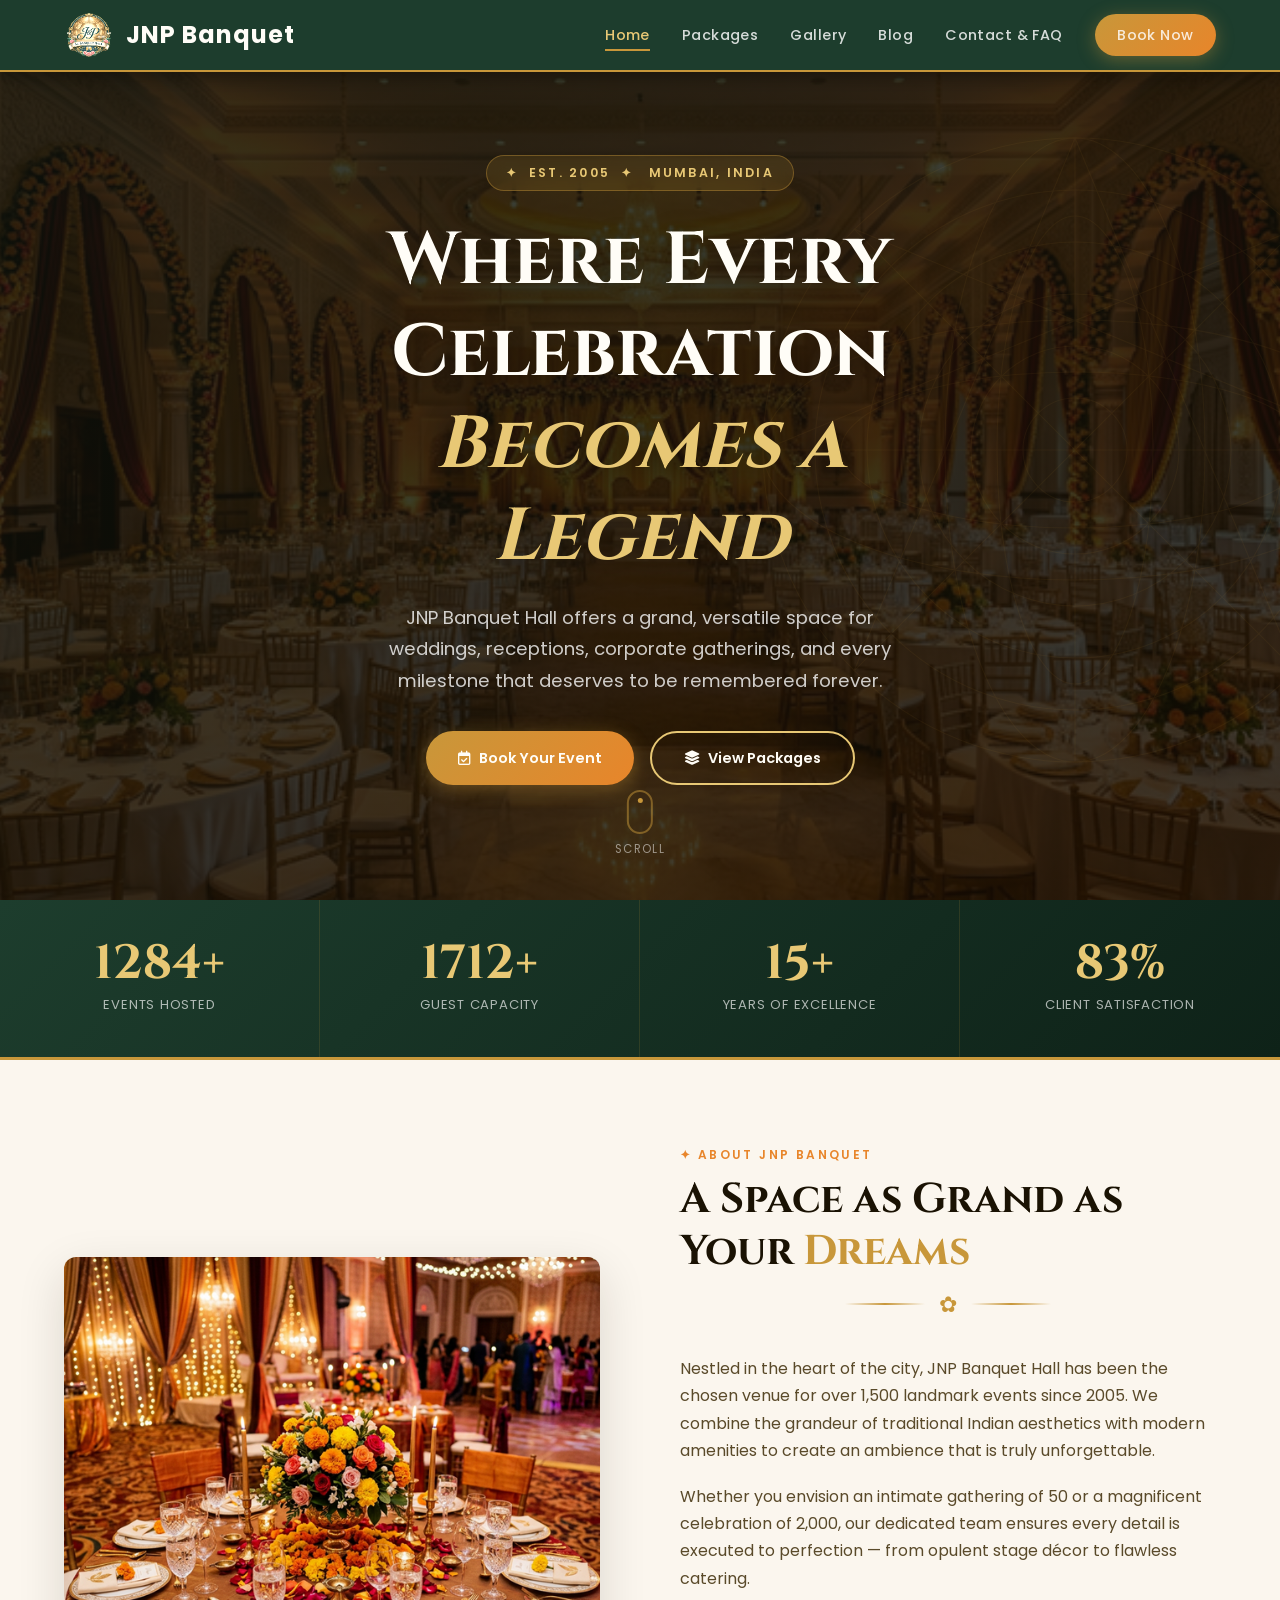
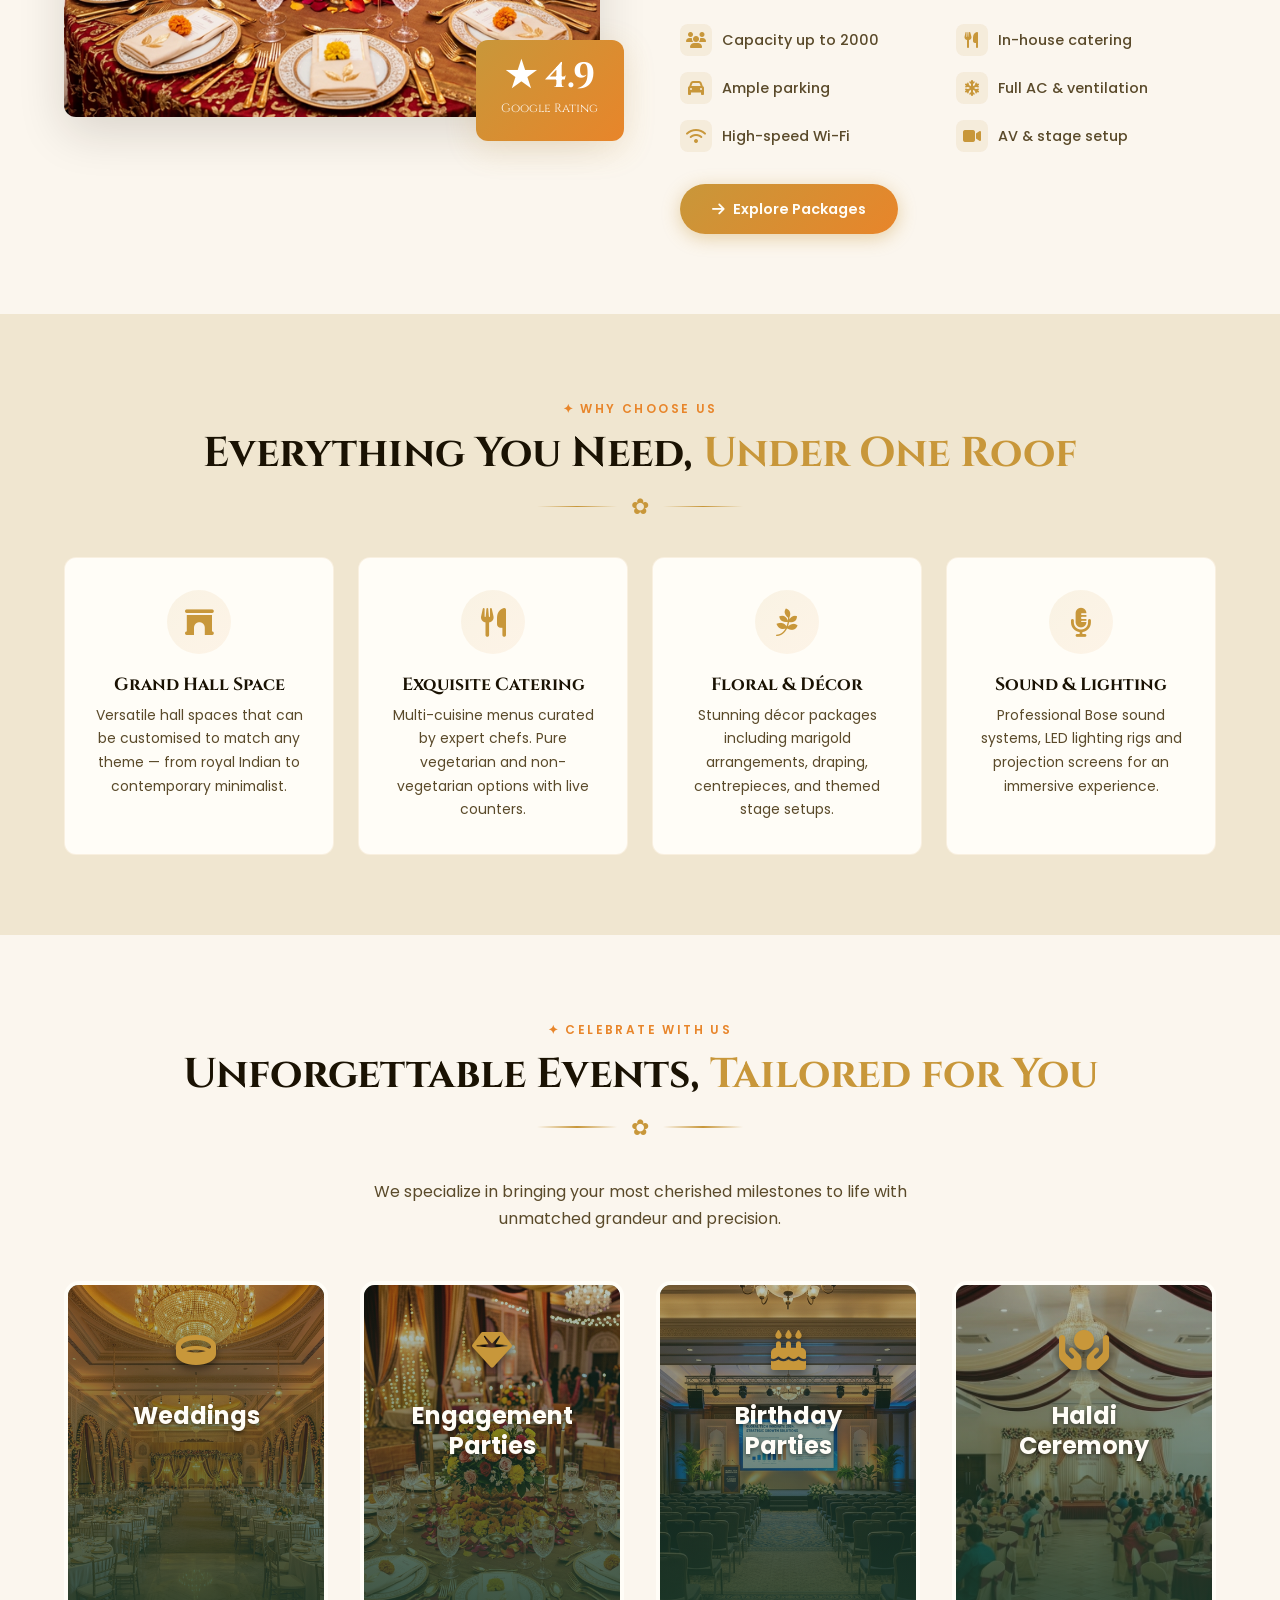
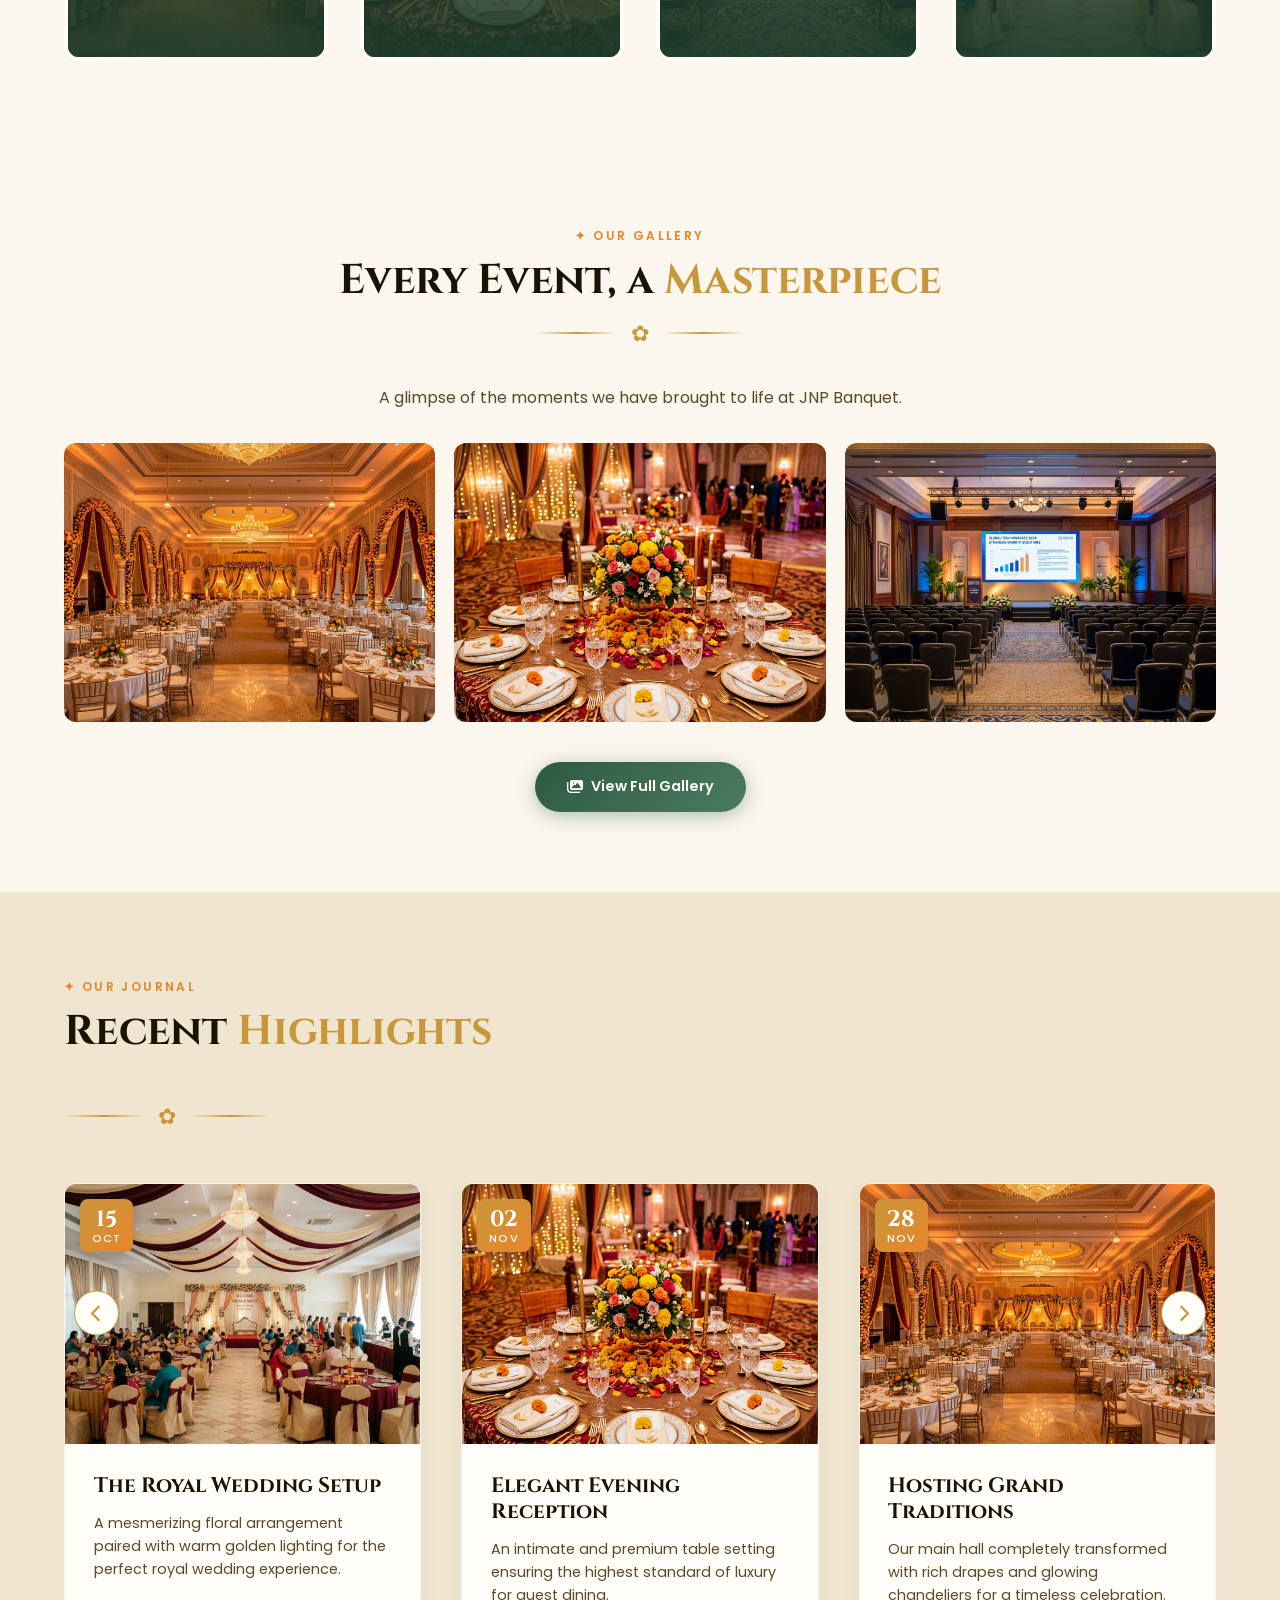
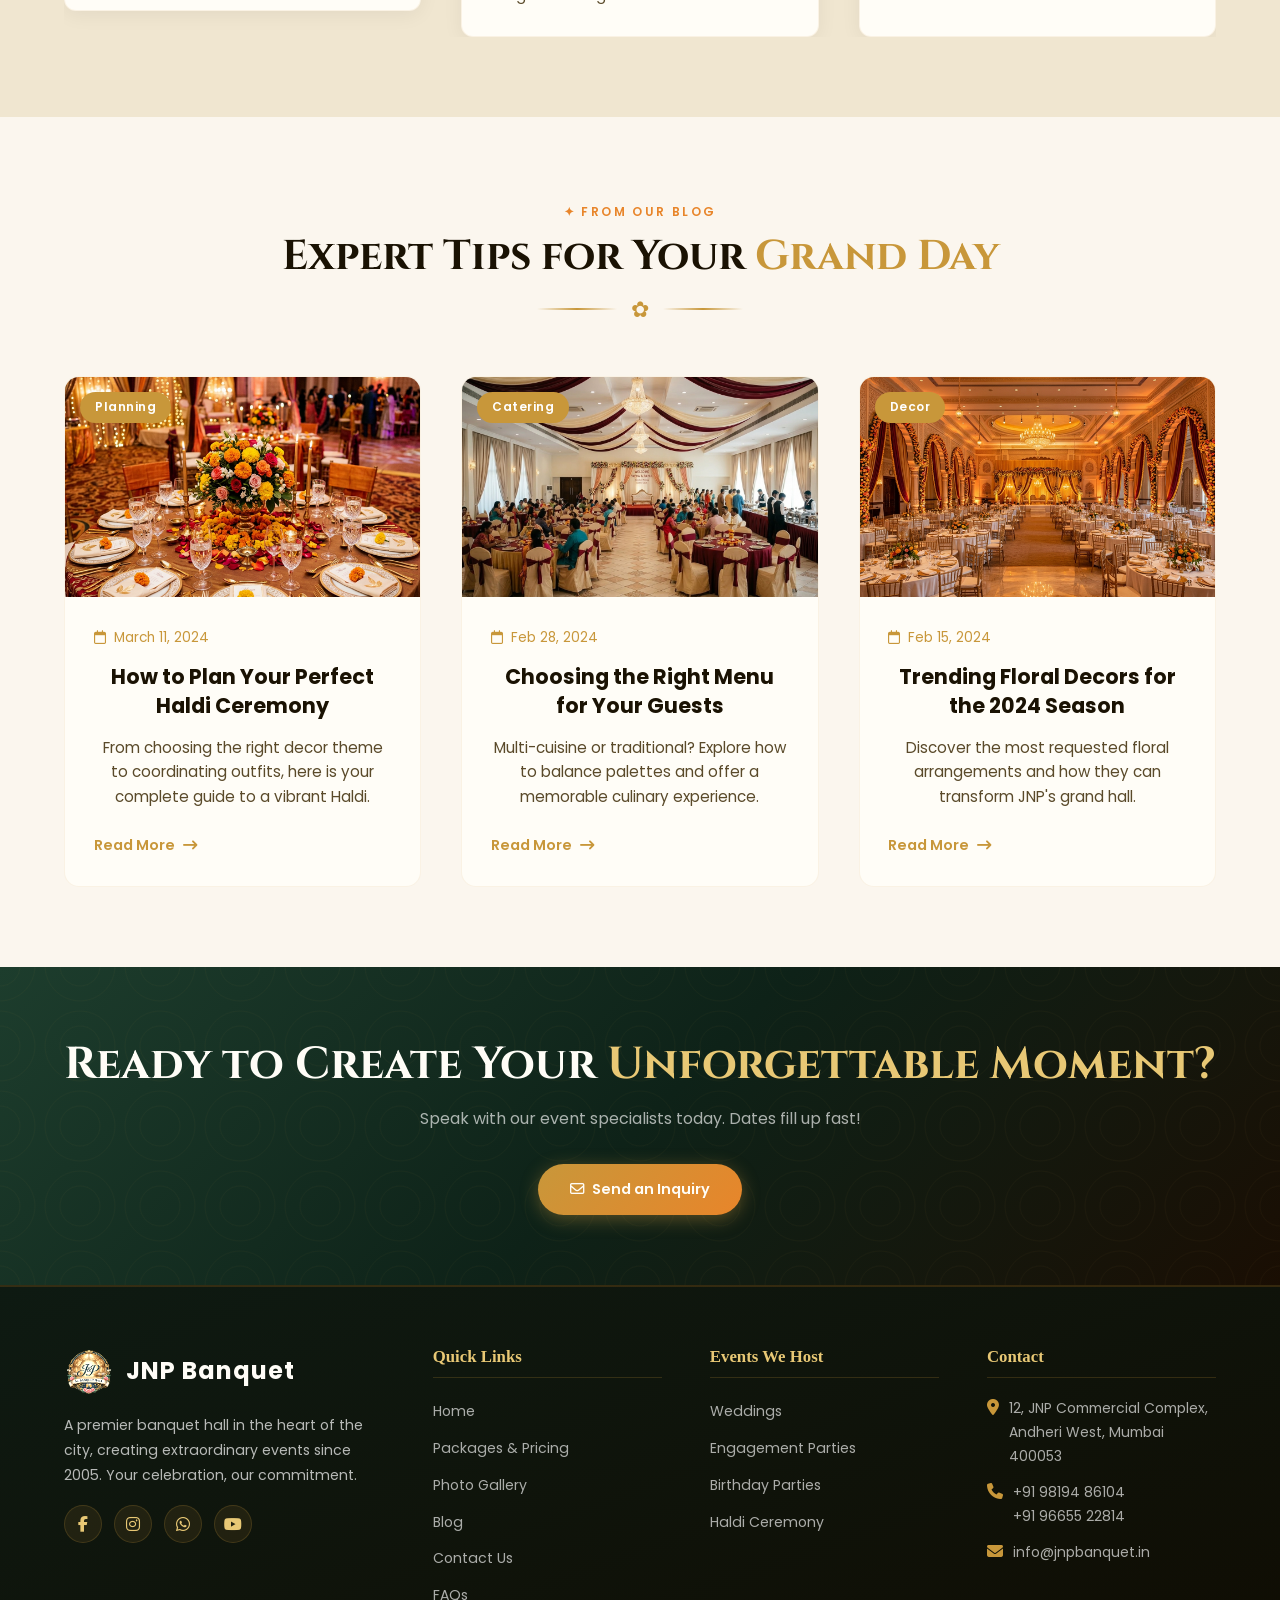
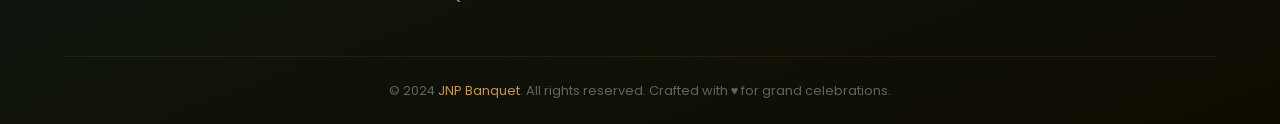
==== commit cf7c8366: "Add files via upload" ====
--- a/JNP_banquet/index.html
+++ b/JNP_banquet/index.html
@@ -19,7 +19,7 @@
   <!-- ═══════════════ PRELOADER ═════════════════ -->
   <div class="cinematic-loader" id="cinematic-loader">
     <div class="loader-logo">
-      <img src="images/banquet_logo.png" alt="JNP Banquet Logo"
+      <img src="images/Banquet_logo.png" alt="JNP Banquet Logo"
         style="height:100px; width:auto; mix-blend-mode:screen; filter:contrast(1.5) brightness(1.2); display:block; margin:0 auto 1rem;">
       JNP Banquet
       <span>PREMIUM EVENTS</span>
@@ -30,7 +30,7 @@
   <header>
     <nav class="navbar" id="navbar">
       <a href="index.html" class="nav-logo">
-        <img src="images/banquet_logo.png" alt="JNP Logo">
+        <img src="images/Banquet_logo.png" alt="JNP Logo">
         JNP Banquet
       </a>
       <ul class="nav-links">
@@ -413,7 +413,7 @@
     <div class="footer-grid">
       <div class="footer-logo-section">
         <div class="nav-logo">
-          <img src="images/banquet_logo.png" alt="JNP Logo"> JNP Banquet
+          <img src="images/Banquet_logo.png" alt="JNP Logo"> JNP Banquet
         </div>
         <p>A premier banquet hall in the heart of the city, creating extraordinary events since 2005. Your celebration,
           our commitment.</p>
